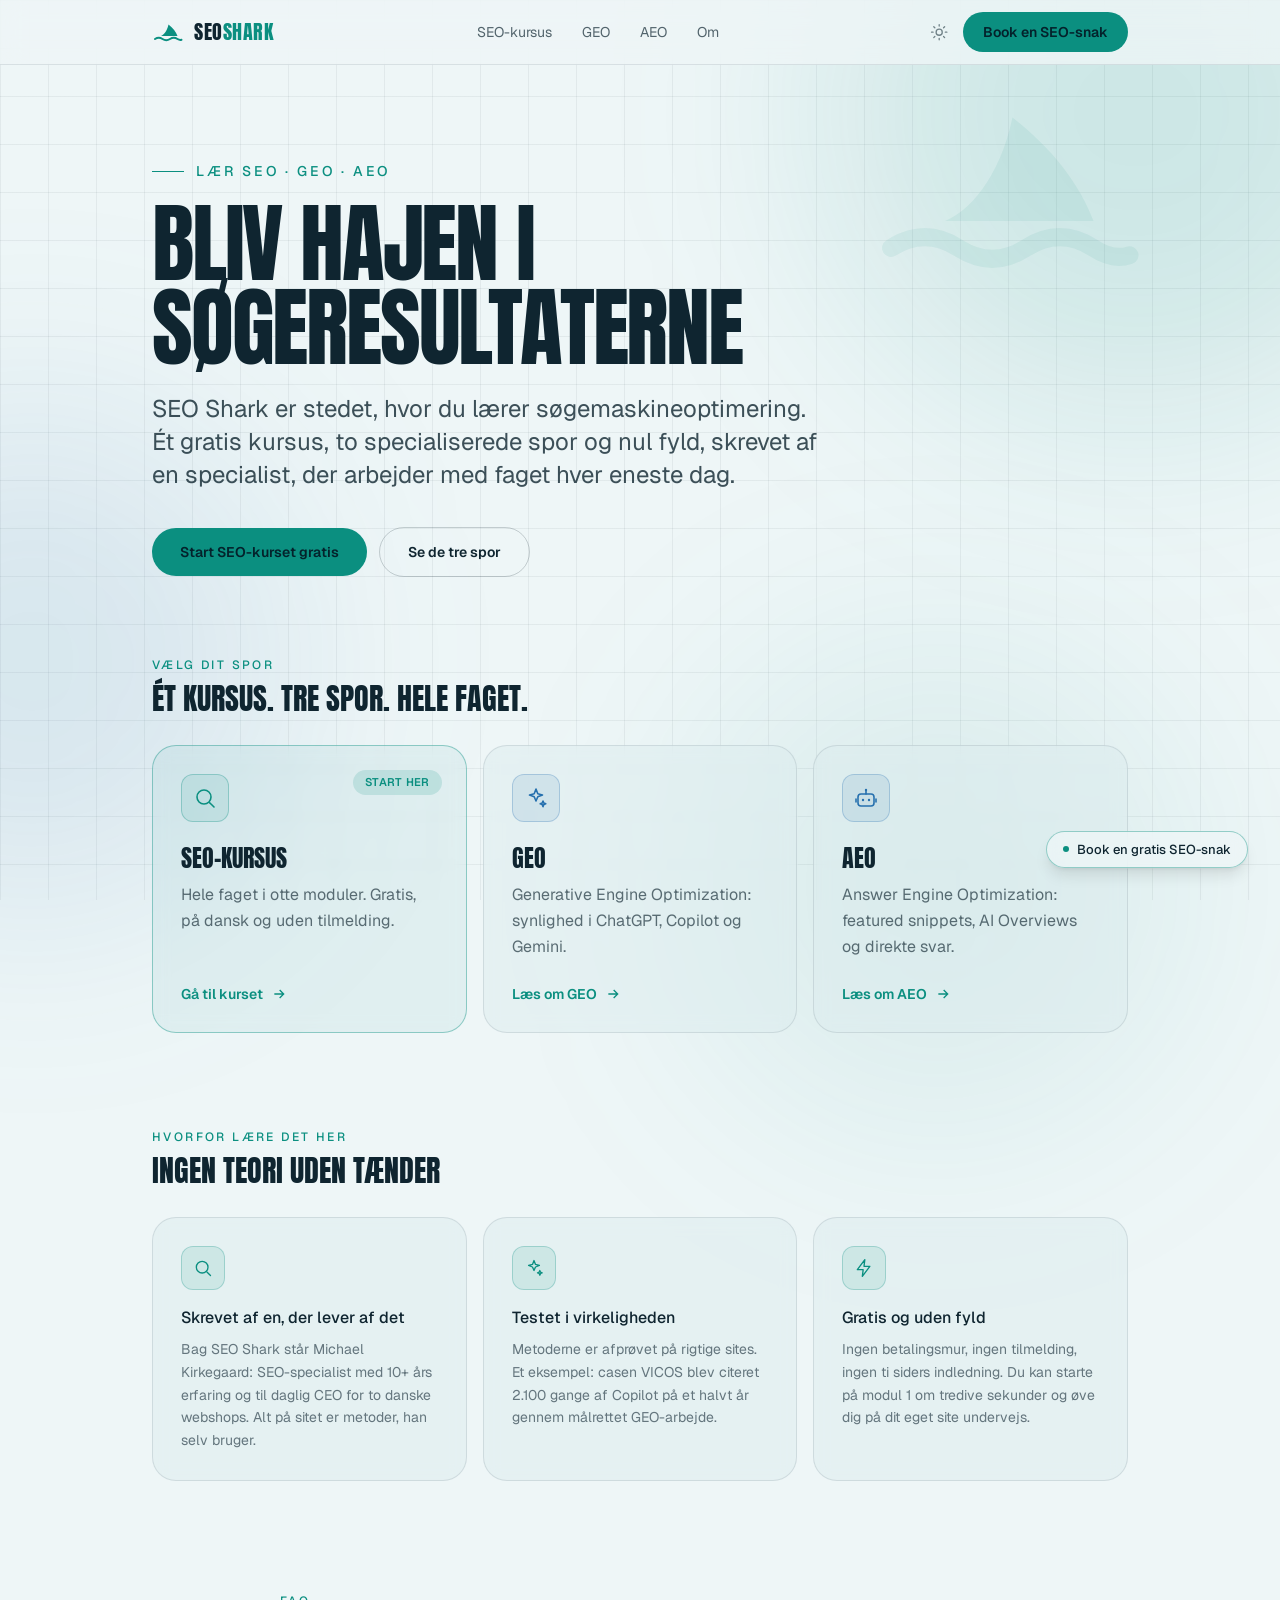
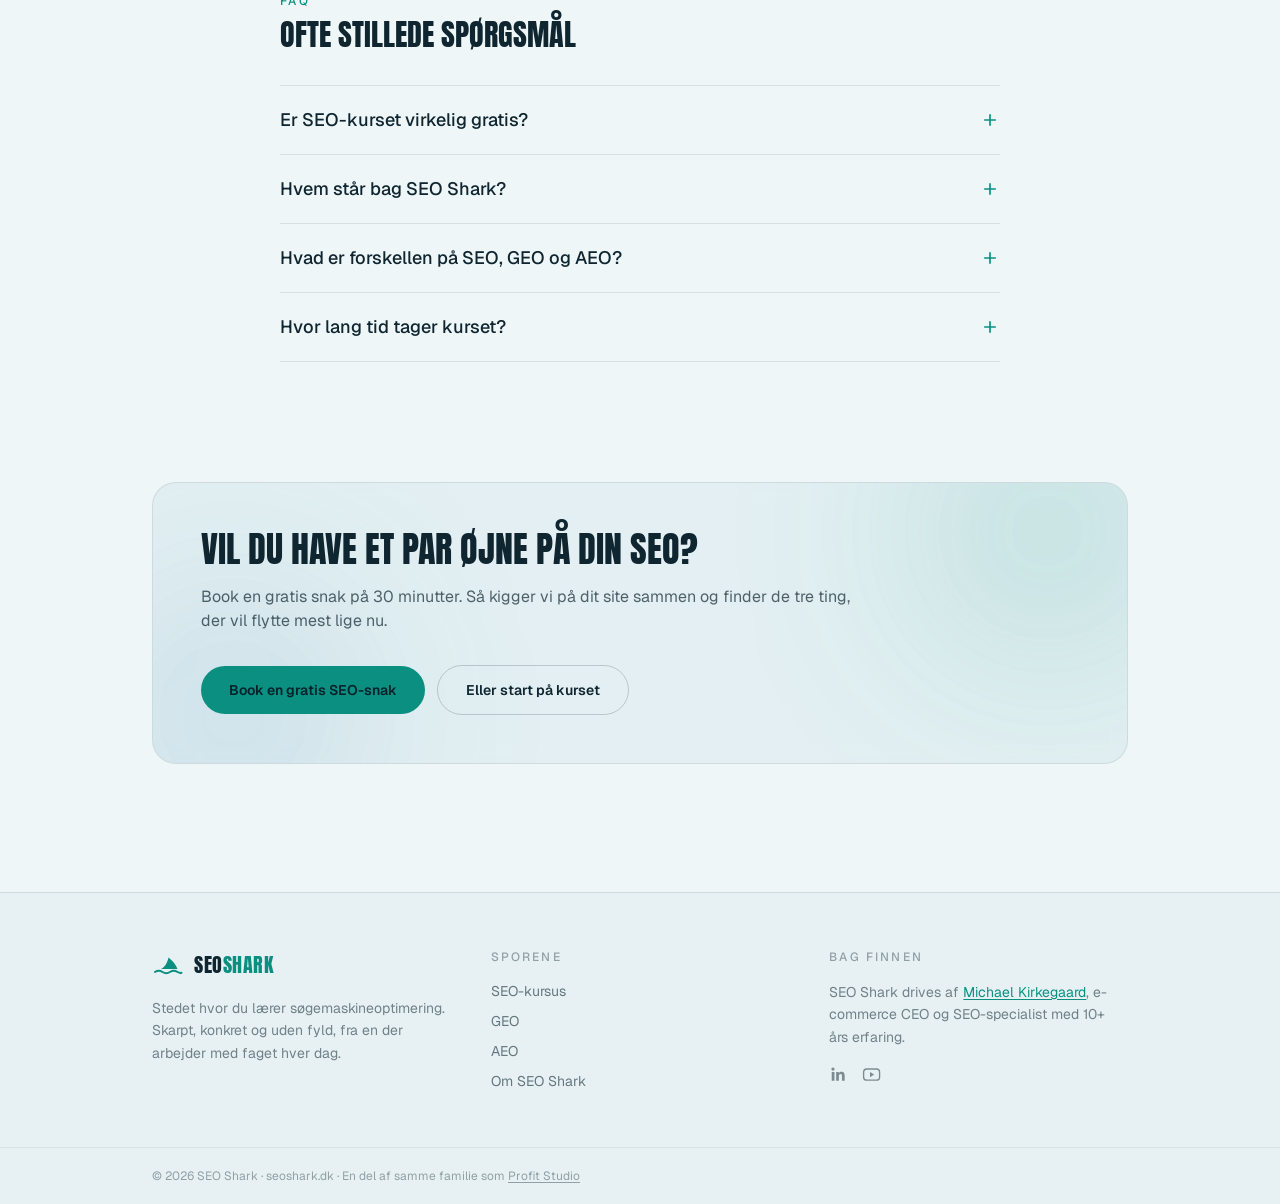
==== index.html @ 1bd88655 "deploy 2026-08-16-0847" ====
<!DOCTYPE html><html lang="da"> <head><meta charset="UTF-8"><meta name="viewport" content="width=device-width, initial-scale=1"><script>
      // Sæt gemt tema-valg FØR paint (undgår flimmer). Intet gemt valg = følg
      // systemet via CSS-media-query (data-theme sættes ikke).
      (function () {
        try {
          var t = localStorage.getItem("shark-theme");
          if (t === "light" || t === "dark") document.documentElement.setAttribute("data-theme", t);
        } catch (e) {}
      })();
    </script><link rel="icon" type="image/svg+xml" href="/favicon.svg"><meta name="description" content="Lær søgemaskineoptimering fra bunden. Gratis SEO-kursus i otte moduler plus GEO og AEO, skrevet af en specialist, der arbejder med faget hver dag."><title>SEO Shark | Lær SEO med et gratis kursus på dansk</title><link rel="canonical" href="https://seoshark.dk/"><meta name="theme-color" content="#06151e"><meta property="og:type" content="website"><meta property="og:site_name" content="SEO Shark"><meta property="og:title" content="SEO Shark | Lær SEO med et gratis kursus på dansk"><meta property="og:description" content="Lær søgemaskineoptimering fra bunden. Gratis SEO-kursus i otte moduler plus GEO og AEO, skrevet af en specialist, der arbejder med faget hver dag."><meta property="og:url" content="https://seoshark.dk/"><meta property="og:image" content="https://seoshark.dk/images/og.png"><meta property="og:locale" content="da_DK"><meta name="twitter:card" content="summary_large_image"><meta name="twitter:title" content="SEO Shark | Lær SEO med et gratis kursus på dansk"><meta name="twitter:description" content="Lær søgemaskineoptimering fra bunden. Gratis SEO-kursus i otte moduler plus GEO og AEO, skrevet af en specialist, der arbejder med faget hver dag."><link rel="preconnect" href="https://fonts.googleapis.com"><link rel="preconnect" href="https://fonts.gstatic.com" crossorigin><!-- Fonts hentes ikke-blokerende (paint sker straks i fallback via display=swap) --><link rel="stylesheet" href="https://fonts.googleapis.com/css2?family=Anton&family=Geist:wght@300;400;500;600&display=swap" media="print" onload="this.media='all'"><noscript><link rel="stylesheet" href="https://fonts.googleapis.com/css2?family=Anton&family=Geist:wght@300;400;500;600&display=swap"></noscript><script type="application/ld+json">{"@context":"https://schema.org","@graph":[{"@type":"WebSite","@id":"https://seoshark.dk/#website","name":"SEO Shark","url":"https://seoshark.dk/","inLanguage":"da","description":"Lær søgemaskineoptimering fra bunden. Gratis SEO-kursus i otte moduler plus GEO og AEO, skrevet af en specialist, der arbejder med faget hver dag."},{"@type":"Person","@id":"https://seoshark.dk/#michael","name":"Michael Kirkegaard","jobTitle":"SEO-specialist og e-commerce CEO","url":"https://michaelkirkegaard.dk/","knowsAbout":["SEO","Søgemaskineoptimering","Generative Engine Optimization","Answer Engine Optimization"],"sameAs":["https://www.linkedin.com/in/michaelkirkegaardclausen/","https://www.youtube.com/@michaelkirkegaard"]}]}</script><link rel="stylesheet" href="/_astro/aeo.COyDZnfn.css"></head> <body> <!-- Gitter + levende blobs over hele siden (dybhavs-stemning) --> <div class="bg-grid pointer-events-none fixed inset-0 z-0" aria-hidden="true"></div> <div class="blob blob-a z-0" aria-hidden="true"></div> <div class="blob blob-b z-0" aria-hidden="true"></div> <div class="blob blob-c z-0" aria-hidden="true"></div>   <header class="sticky top-0 z-40 border-b border-ink/10 bg-bg/80 backdrop-blur-md"> <div class="mx-auto flex w-full max-w-5xl items-center justify-between gap-3 px-4 py-3 sm:px-6"> <a href="/" class="flex shrink-0 items-center gap-2.5" aria-label="SEO Shark forside"> <svg viewBox="0 0 32 32" class="size-8 text-accent" fill="none" aria-hidden="true"> <!-- Finnen --> <path d="M9 20 C11.5 19 15 15.5 16.5 8.5 C21 12 24 16 25.5 20 Z" fill="currentColor"></path> <!-- Vandoverfladen --> <path d="M3 23 C5.5 21.4 8 21.4 10.5 23 C13 24.6 15.5 24.6 18 23 C20.5 21.4 23 21.4 25.5 23 C27 24 28.3 24.2 29.5 23.8" stroke="currentColor" stroke-width="2" stroke-linecap="round"></path> </svg> <span class="font-display text-xl tracking-wide uppercase">SEO<span class="text-accent">Shark</span></span> </a> <nav class="hidden items-center gap-0.5 md:flex" aria-label="Hovedmenu"> <a href="/seo-kursus/" class="px-3.5 py-2 text-sm transition hover:text-ink text-ink/70"> SEO-kursus </a><a href="/geo/" class="px-3.5 py-2 text-sm transition hover:text-ink text-ink/70"> GEO </a><a href="/aeo/" class="px-3.5 py-2 text-sm transition hover:text-ink text-ink/70"> AEO </a> <a href="/om/" class="px-3.5 py-2 text-sm transition hover:text-ink text-ink/70">Om</a> </nav> <div class="flex items-center gap-2"> <button type="button" data-theme-toggle aria-label="Skift mellem lyst og mørkt tema" title="Lyst / mørkt tema" class="group flex size-8 shrink-0 items-center justify-center rounded-full text-ink/55 transition hover:text-accent"> <svg class="theme-moon size-[1.05rem] fill-none stroke-current stroke-[1.7]" viewBox="0 0 24 24" stroke-linecap="round" stroke-linejoin="round" aria-hidden="true"> <path d="M21 12.8A9 9 0 1 1 11.2 3a7 7 0 0 0 9.8 9.8z"></path> </svg> <svg class="theme-sun size-[1.15rem] fill-none stroke-current stroke-[1.7]" viewBox="0 0 24 24" stroke-linecap="round" stroke-linejoin="round" aria-hidden="true"> <circle cx="12" cy="12" r="4"></circle> <path d="M12 2v2M12 20v2M4.9 4.9l1.4 1.4M17.7 17.7l1.4 1.4M2 12h2M20 12h2M4.9 19.1l1.4-1.4M17.7 6.3l1.4-1.4"></path> </svg> </button> <button type="button" data-calendly class="hidden cursor-pointer rounded-full bg-accent px-5 py-2.5 text-sm font-semibold text-on-accent transition hover:bg-accent/90 md:inline-flex">
Book en SEO-snak
</button> <button type="button" data-menu-open aria-label="Åbn menuen" class="flex size-10 items-center justify-center rounded-full border border-ink/15 text-ink/70 transition hover:border-ink/40 md:hidden"> <svg viewBox="0 0 24 24" class="size-5 fill-none stroke-current stroke-2"><path d="M4 6h16M4 12h16M4 18h16"></path></svg> </button> </div> </div> </header> <!-- Mobil-overlay --> <div data-menu-panel class="fixed inset-0 z-50 hidden overflow-y-auto bg-bg md:hidden"> <div class="mx-auto flex w-full max-w-5xl flex-col px-6"> <div class="flex items-center justify-between py-3.5"> <span class="flex items-center gap-2.5"> <svg viewBox="0 0 32 32" class="size-7 text-accent" fill="none" aria-hidden="true"> <!-- Finnen --> <path d="M9 20 C11.5 19 15 15.5 16.5 8.5 C21 12 24 16 25.5 20 Z" fill="currentColor"></path> <!-- Vandoverfladen --> <path d="M3 23 C5.5 21.4 8 21.4 10.5 23 C13 24.6 15.5 24.6 18 23 C20.5 21.4 23 21.4 25.5 23 C27 24 28.3 24.2 29.5 23.8" stroke="currentColor" stroke-width="2" stroke-linecap="round"></path> </svg> <span class="font-display text-lg tracking-wide uppercase">SEO<span class="text-accent">Shark</span></span> </span> <button type="button" data-menu-close aria-label="Luk menuen" class="flex size-10 items-center justify-center rounded-full border border-ink/15 text-ink/70"> <svg viewBox="0 0 24 24" class="size-5 fill-none stroke-current stroke-2"><path d="M6 6l12 12M18 6 6 18"></path></svg> </button> </div> <nav class="mt-4 flex flex-col gap-1 pb-10" aria-label="Mobilmenu"> <a href="/seo-kursus/" class="rounded-xl px-3 py-3 text-base font-medium text-ink transition hover:bg-bg-alt"> SEO-kursus <span class="mt-0.5 block text-sm font-normal text-ink/50">Hele faget i otte moduler. Gratis, på dansk og uden tilmelding.</span> </a><a href="/geo/" class="rounded-xl px-3 py-3 text-base font-medium text-ink transition hover:bg-bg-alt"> GEO <span class="mt-0.5 block text-sm font-normal text-ink/50">Generative Engine Optimization: synlighed i ChatGPT, Copilot og Gemini.</span> </a><a href="/aeo/" class="rounded-xl px-3 py-3 text-base font-medium text-ink transition hover:bg-bg-alt"> AEO <span class="mt-0.5 block text-sm font-normal text-ink/50">Answer Engine Optimization: featured snippets, AI Overviews og direkte svar.</span> </a> <a href="/om/" class="rounded-xl px-3 py-3 text-base font-medium text-ink transition hover:bg-bg-alt">Om SEO Shark</a> <button type="button" data-calendly class="mt-4 cursor-pointer rounded-full bg-accent px-6 py-3.5 text-center text-base font-semibold text-on-accent transition hover:bg-accent/90">
Book en gratis SEO-snak
</button> </nav> </div> </div> <script type="module">const e=document.querySelector("[data-menu-panel]");document.querySelector("[data-menu-open]")?.addEventListener("click",()=>{e?.classList.remove("hidden"),document.body.style.overflow="hidden"});document.querySelector("[data-menu-close]")?.addEventListener("click",()=>{e?.classList.add("hidden"),document.body.style.overflow=""});</script>  <section class="relative z-10 mx-auto w-full max-w-5xl px-6 pt-16 pb-10 sm:pt-24"> <p class="flex items-center gap-3 text-sm font-medium tracking-[0.2em] text-accent uppercase"> <span class="inline-block h-px w-8 bg-accent"></span>
Lær SEO · GEO · AEO
</p> <h1 class="font-display mt-5 text-[clamp(2.8rem,8vw,5.5rem)] leading-[0.95] tracking-tight uppercase">
Bliv hajen i<br>søgeresultaterne
</h1> <p class="mt-6 max-w-2xl text-xl leading-snug text-ink/80 sm:text-2xl">
SEO Shark er stedet, hvor du lærer søgemaskineoptimering. Ét gratis kursus, to specialiserede spor og
      nul fyld, skrevet af en specialist, der arbejder med faget hver eneste dag.
</p> <div class="mt-9 flex flex-wrap items-center gap-3"> <a href="/seo-kursus/" class="rounded-full bg-accent px-7 py-3.5 text-sm font-semibold text-on-accent transition hover:bg-accent/90">
Start SEO-kurset gratis
</a> <a href="#spor" class="rounded-full border border-ink/20 px-7 py-3.5 text-sm font-semibold transition hover:border-ink/50">
Se de tre spor
</a> </div> <!-- Finnen som diskret hero-motiv --> <div class="pointer-events-none absolute -top-6 right-0 hidden opacity-[0.07] lg:block" aria-hidden="true"> <svg viewBox="0 0 32 32" class="size-72 text-accent" fill="none" aria-hidden="true"> <!-- Finnen --> <path d="M9 20 C11.5 19 15 15.5 16.5 8.5 C21 12 24 16 25.5 20 Z" fill="currentColor"></path> <!-- Vandoverfladen --> <path d="M3 23 C5.5 21.4 8 21.4 10.5 23 C13 24.6 15.5 24.6 18 23 C20.5 21.4 23 21.4 25.5 23 C27 24 28.3 24.2 29.5 23.8" stroke="currentColor" stroke-width="2" stroke-linecap="round"></path> </svg> </div> </section>  <section id="spor" class="relative z-10 mx-auto w-full max-w-5xl scroll-mt-20 px-6 py-10"> <p class="text-xs font-medium tracking-[0.2em] text-accent uppercase">Vælg dit spor</p> <h2 class="font-display mt-2 text-2xl uppercase sm:text-3xl">Ét kursus. Tre spor. Hele faget.</h2> <div class="mt-7 grid gap-4 md:grid-cols-3"> <a href="/seo-kursus/" class="group relative flex flex-col overflow-hidden rounded-3xl border p-7 backdrop-blur transition duration-300 hover:-translate-y-1 border-accent/40 bg-accent/[0.06] hover:border-accent/70 md:row-span-1"> <span class="flex size-12 items-center justify-center rounded-xl border border-accent/30 bg-accent/10 text-accent"> <svg viewBox="0 0 24 24" fill="none" stroke="currentColor" stroke-width="1.6" stroke-linecap="round" stroke-linejoin="round" class="size-6" aria-hidden="true"><circle cx="11" cy="11" r="7"/><path d="m21 21-4.3-4.3"/></svg> </span> <span class="absolute top-6 right-6 rounded-full bg-accent/15 px-3 py-1 text-[0.7rem] font-semibold tracking-wide text-accent uppercase">Start her</span> <h3 class="font-display mt-5 text-2xl uppercase">SEO-kursus</h3> <p class="mt-2 flex-1 leading-relaxed text-ink/65">Hele faget i otte moduler. Gratis, på dansk og uden tilmelding.</p> <span class="mt-6 inline-flex items-center gap-2 text-sm font-semibold text-accent transition group-hover:gap-3"> Gå til kurset <svg viewBox="0 0 24 24" class="size-4 fill-none stroke-current stroke-2" aria-hidden="true"><path d="M5 12h14M13 6l6 6-6 6"></path></svg> </span> </a><a href="/geo/" class="group relative flex flex-col overflow-hidden rounded-3xl border p-7 backdrop-blur transition duration-300 hover:-translate-y-1 border-ink/10 bg-bg-alt/50 hover:border-ink/30"> <span class="flex size-12 items-center justify-center rounded-xl border border-accent-green/25 bg-accent-green/10 text-accent-green"> <svg viewBox="0 0 24 24" fill="none" stroke="currentColor" stroke-width="1.6" stroke-linecap="round" stroke-linejoin="round" class="size-6" aria-hidden="true"><path d="M12 3l1.8 4.7L18.5 9l-4.7 1.8L12 15l-1.8-4.2L5.5 9l4.7-1.3z"/><path d="M19 15l.8 2 2 .8-2 .8-.8 2-.8-2-2-.8 2-.8z"/></svg> </span>  <h3 class="font-display mt-5 text-2xl uppercase">GEO</h3> <p class="mt-2 flex-1 leading-relaxed text-ink/65">Generative Engine Optimization: synlighed i ChatGPT, Copilot og Gemini.</p> <span class="mt-6 inline-flex items-center gap-2 text-sm font-semibold text-accent transition group-hover:gap-3"> Læs om GEO <svg viewBox="0 0 24 24" class="size-4 fill-none stroke-current stroke-2" aria-hidden="true"><path d="M5 12h14M13 6l6 6-6 6"></path></svg> </span> </a><a href="/aeo/" class="group relative flex flex-col overflow-hidden rounded-3xl border p-7 backdrop-blur transition duration-300 hover:-translate-y-1 border-ink/10 bg-bg-alt/50 hover:border-ink/30"> <span class="flex size-12 items-center justify-center rounded-xl border border-accent-green/25 bg-accent-green/10 text-accent-green"> <svg viewBox="0 0 24 24" fill="none" stroke="currentColor" stroke-width="1.6" stroke-linecap="round" stroke-linejoin="round" class="size-6" aria-hidden="true"><rect x="4" y="8" width="16" height="12" rx="3"/><path d="M12 8V4"/><circle cx="12" cy="4" r="1.2" fill="currentColor" stroke="none"/><circle cx="9" cy="14" r="1.2" fill="currentColor" stroke="none"/><circle cx="15" cy="14" r="1.2" fill="currentColor" stroke="none"/><path d="M2 13v3M22 13v3"/></svg> </span>  <h3 class="font-display mt-5 text-2xl uppercase">AEO</h3> <p class="mt-2 flex-1 leading-relaxed text-ink/65">Answer Engine Optimization: featured snippets, AI Overviews og direkte svar.</p> <span class="mt-6 inline-flex items-center gap-2 text-sm font-semibold text-accent transition group-hover:gap-3"> Læs om AEO <svg viewBox="0 0 24 24" class="size-4 fill-none stroke-current stroke-2" aria-hidden="true"><path d="M5 12h14M13 6l6 6-6 6"></path></svg> </span> </a> </div> </section>  <section class="relative z-10 mx-auto w-full max-w-5xl px-6 py-14"> <p class="text-xs font-medium tracking-[0.2em] text-accent uppercase">Hvorfor lære det her</p> <h2 class="font-display mt-2 text-2xl uppercase sm:text-3xl">Ingen teori uden tænder</h2> <div class="mt-7 grid gap-4 md:grid-cols-3"> <div class="rounded-3xl border border-ink/10 bg-bg-alt/50 p-7 backdrop-blur"> <span class="flex size-11 items-center justify-center rounded-xl border border-accent/25 bg-accent/10 text-accent"> <svg viewBox="0 0 24 24" fill="none" stroke="currentColor" stroke-width="1.6" stroke-linecap="round" stroke-linejoin="round" class="size-5" aria-hidden="true"><circle cx="11" cy="11" r="7"/><path d="m21 21-4.3-4.3"/></svg> </span> <h3 class="mt-4 font-medium">Skrevet af en, der lever af det</h3> <p class="mt-2 text-sm leading-relaxed text-ink/60">Bag SEO Shark står Michael Kirkegaard: SEO-specialist med 10+ års erfaring og til daglig CEO for to danske webshops. Alt på sitet er metoder, han selv bruger.</p> </div><div class="rounded-3xl border border-ink/10 bg-bg-alt/50 p-7 backdrop-blur"> <span class="flex size-11 items-center justify-center rounded-xl border border-accent/25 bg-accent/10 text-accent"> <svg viewBox="0 0 24 24" fill="none" stroke="currentColor" stroke-width="1.6" stroke-linecap="round" stroke-linejoin="round" class="size-5" aria-hidden="true"><path d="M12 3l1.8 4.7L18.5 9l-4.7 1.8L12 15l-1.8-4.2L5.5 9l4.7-1.3z"/><path d="M19 15l.8 2 2 .8-2 .8-.8 2-.8-2-2-.8 2-.8z"/></svg> </span> <h3 class="mt-4 font-medium">Testet i virkeligheden</h3> <p class="mt-2 text-sm leading-relaxed text-ink/60">Metoderne er afprøvet på rigtige sites. Et eksempel: casen VICOS blev citeret 2.100 gange af Copilot på et halvt år gennem målrettet GEO-arbejde.</p> </div><div class="rounded-3xl border border-ink/10 bg-bg-alt/50 p-7 backdrop-blur"> <span class="flex size-11 items-center justify-center rounded-xl border border-accent/25 bg-accent/10 text-accent"> <svg viewBox="0 0 24 24" fill="none" stroke="currentColor" stroke-width="1.6" stroke-linecap="round" stroke-linejoin="round" class="size-5" aria-hidden="true"><path d="M13 2 4 14h7l-1 8 9-12h-7z"/></svg> </span> <h3 class="mt-4 font-medium">Gratis og uden fyld</h3> <p class="mt-2 text-sm leading-relaxed text-ink/60">Ingen betalingsmur, ingen tilmelding, ingen ti siders indledning. Du kan starte på modul 1 om tredive sekunder og øve dig på dit eget site undervejs.</p> </div> </div> </section> <section class="mx-auto w-full max-w-3xl px-6 py-14" id="faq" aria-labelledby="faq-title"> <p class="text-xs font-medium tracking-[0.2em] text-accent uppercase">FAQ</p> <h2 id="faq-title" class="font-display mt-2 text-2xl uppercase sm:text-3xl">Ofte stillede spørgsmål</h2> <div class="mt-8 divide-y divide-ink/10 border-y border-ink/10"> <details class="faq-item group py-1"> <summary class="flex cursor-pointer items-start justify-between gap-4 py-4 text-left"> <span class="text-base font-medium text-ink sm:text-lg">Er SEO-kurset virkelig gratis?</span> <span class="faq-icon mt-1 shrink-0 text-accent transition-transform duration-300"> <svg viewBox="0 0 24 24" class="size-5 fill-none stroke-current stroke-2"> <path d="M12 5v14M5 12h14"></path> </svg> </span> </summary> <div class="prose-mk max-w-none pr-8 pb-5 text-[0.98rem]">Ja. Hele kurset ligger frit tilgængeligt her på siden, uden tilmelding og uden betalingsmur. Vil du have personlig hjælp oveni, kan du booke en gratis snak, men kurset kræver ingenting.</div> </details><details class="faq-item group py-1"> <summary class="flex cursor-pointer items-start justify-between gap-4 py-4 text-left"> <span class="text-base font-medium text-ink sm:text-lg">Hvem står bag SEO Shark?</span> <span class="faq-icon mt-1 shrink-0 text-accent transition-transform duration-300"> <svg viewBox="0 0 24 24" class="size-5 fill-none stroke-current stroke-2"> <path d="M12 5v14M5 12h14"></path> </svg> </span> </summary> <div class="prose-mk max-w-none pr-8 pb-5 text-[0.98rem]">Michael Kirkegaard, SEO-specialist med over ti års erfaring og til daglig CEO for to danske webshops. Du kan læse mere på <a href='/om/'>om-siden</a>.</div> </details><details class="faq-item group py-1"> <summary class="flex cursor-pointer items-start justify-between gap-4 py-4 text-left"> <span class="text-base font-medium text-ink sm:text-lg">Hvad er forskellen på SEO, GEO og AEO?</span> <span class="faq-icon mt-1 shrink-0 text-accent transition-transform duration-300"> <svg viewBox="0 0 24 24" class="size-5 fill-none stroke-current stroke-2"> <path d="M12 5v14M5 12h14"></path> </svg> </span> </summary> <div class="prose-mk max-w-none pr-8 pb-5 text-[0.98rem]">SEO handler om at blive fundet i søgemaskinernes resultater. GEO handler om at blive citeret af AI-assistenter som ChatGPT og Copilot. AEO handler om at eje selve svaret, fx featured snippets og AI-oversigter. De tre bygger på samme fundament, og sitet her dækker dem alle.</div> </details><details class="faq-item group py-1"> <summary class="flex cursor-pointer items-start justify-between gap-4 py-4 text-left"> <span class="text-base font-medium text-ink sm:text-lg">Hvor lang tid tager kurset?</span> <span class="faq-icon mt-1 shrink-0 text-accent transition-transform duration-300"> <svg viewBox="0 0 24 24" class="size-5 fill-none stroke-current stroke-2"> <path d="M12 5v14M5 12h14"></path> </svg> </span> </summary> <div class="prose-mk max-w-none pr-8 pb-5 text-[0.98rem]">Kurset er delt i otte moduler plus et niende om GEO og AEO. Du kan læse det hele på en aften, men den reelle læring ligger i øvelserne, hvor du arbejder med dit eget site. Regn med et par uger, hvis du tager øvelserne seriøst.</div> </details> </div> </section> <script type="application/ld+json">{"@context":"https://schema.org","@type":"FAQPage","mainEntity":[{"@type":"Question","name":"Er SEO-kurset virkelig gratis?","acceptedAnswer":{"@type":"Answer","text":"Ja. Hele kurset ligger frit tilgængeligt her på siden, uden tilmelding og uden betalingsmur. Vil du have personlig hjælp oveni, kan du booke en gratis snak, men kurset kræver ingenting."}},{"@type":"Question","name":"Hvem står bag SEO Shark?","acceptedAnswer":{"@type":"Answer","text":"Michael Kirkegaard, SEO-specialist med over ti års erfaring og til daglig CEO for to danske webshops. Du kan læse mere på om-siden."}},{"@type":"Question","name":"Hvad er forskellen på SEO, GEO og AEO?","acceptedAnswer":{"@type":"Answer","text":"SEO handler om at blive fundet i søgemaskinernes resultater. GEO handler om at blive citeret af AI-assistenter som ChatGPT og Copilot. AEO handler om at eje selve svaret, fx featured snippets og AI-oversigter. De tre bygger på samme fundament, og sitet her dækker dem alle."}},{"@type":"Question","name":"Hvor lang tid tager kurset?","acceptedAnswer":{"@type":"Answer","text":"Kurset er delt i otte moduler plus et niende om GEO og AEO. Du kan læse det hele på en aften, men den reelle læring ligger i øvelserne, hvor du arbejder med dit eget site. Regn med et par uger, hvis du tager øvelserne seriøst."}}]}</script> <section class="mx-auto w-full max-w-5xl px-6 py-16"> <div class="relative overflow-hidden rounded-3xl border border-ink/10 bg-bg-alt/60 p-8 backdrop-blur sm:p-12"> <div class="pointer-events-none absolute -top-24 -right-16 size-72 rounded-full bg-accent/15 blur-[90px]" aria-hidden="true"></div> <div class="pointer-events-none absolute -bottom-24 -left-16 size-72 rounded-full bg-accent-green/12 blur-[90px]" aria-hidden="true"></div> <div class="relative max-w-2xl"> <h2 class="font-display text-3xl leading-[1.05] uppercase sm:text-4xl">Vil du have et par øjne på din SEO?</h2> <p class="mt-4 text-ink/70">Book en gratis snak på 30 minutter. Så kigger vi på dit site sammen og finder de tre ting, der vil flytte mest lige nu.</p> <div class="mt-8 flex flex-wrap items-center gap-3"> <button type="button" data-calendly class="cursor-pointer rounded-full bg-accent px-7 py-3.5 text-sm font-semibold text-on-accent transition hover:bg-accent/90">
Book en gratis SEO-snak
</button> <a href="/seo-kursus/" class="rounded-full border border-ink/20 px-7 py-3.5 text-sm font-semibold transition hover:border-ink/50">
Eller start på kurset
</a> </div> </div> </div> </section>  <footer class="relative z-10 mt-16 border-t border-ink/10 bg-bg-alt/40"> <div class="mx-auto grid w-full max-w-5xl gap-10 px-6 py-14 sm:grid-cols-3"> <div> <a href="/" class="flex items-center gap-2.5" aria-label="SEO Shark forside"> <svg viewBox="0 0 32 32" class="size-8 text-accent" fill="none" aria-hidden="true"> <!-- Finnen --> <path d="M9 20 C11.5 19 15 15.5 16.5 8.5 C21 12 24 16 25.5 20 Z" fill="currentColor"></path> <!-- Vandoverfladen --> <path d="M3 23 C5.5 21.4 8 21.4 10.5 23 C13 24.6 15.5 24.6 18 23 C20.5 21.4 23 21.4 25.5 23 C27 24 28.3 24.2 29.5 23.8" stroke="currentColor" stroke-width="2" stroke-linecap="round"></path> </svg> <span class="font-display text-xl tracking-wide uppercase">SEO<span class="text-accent">Shark</span></span> </a> <p class="mt-4 max-w-xs text-sm leading-relaxed text-ink/55">
Stedet hvor du lærer søgemaskineoptimering. Skarpt, konkret og uden fyld, fra en der arbejder med
        faget hver dag.
</p> </div> <nav aria-label="Sporene"> <p class="text-xs font-medium tracking-[0.18em] text-ink/40 uppercase">Sporene</p> <ul class="mt-4 space-y-2.5 text-sm"> <li> <a href="/seo-kursus/" class="text-ink/60 transition hover:text-ink">SEO-kursus</a> </li><li> <a href="/geo/" class="text-ink/60 transition hover:text-ink">GEO</a> </li><li> <a href="/aeo/" class="text-ink/60 transition hover:text-ink">AEO</a> </li> <li><a href="/om/" class="text-ink/60 transition hover:text-ink">Om SEO Shark</a></li> </ul> </nav> <div> <p class="text-xs font-medium tracking-[0.18em] text-ink/40 uppercase">Bag finnen</p> <p class="mt-4 text-sm leading-relaxed text-ink/55">
SEO Shark drives af
<a href="https://michaelkirkegaard.dk/" target="_blank" rel="noopener" class="text-accent underline underline-offset-2 transition hover:text-ink">Michael Kirkegaard</a>,
        e-commerce CEO og SEO-specialist med 10+ års erfaring.
</p> <div class="mt-4 flex items-center gap-3.5"> <a href="https://www.linkedin.com/in/michaelkirkegaardclausen/" target="_blank" rel="noopener" aria-label="Michael Kirkegaard på LinkedIn" class="text-ink/50 transition hover:text-accent"> <svg viewBox="0 0 24 24" class="size-[1.15rem] fill-current" aria-hidden="true"> <path d="M20.45 20.45h-3.56v-5.57c0-1.33-.02-3.04-1.85-3.04-1.85 0-2.14 1.45-2.14 2.94v5.67H9.34V9h3.42v1.56h.05c.48-.9 1.64-1.85 3.37-1.85 3.6 0 4.27 2.37 4.27 5.46zM5.34 7.43a2.07 2.07 0 1 1 0-4.13 2.07 2.07 0 0 1 0 4.13zM7.12 20.45H3.55V9h3.57z"></path> </svg> </a> <a href="https://www.youtube.com/@michaelkirkegaard" target="_blank" rel="noopener" aria-label="Michael Kirkegaard på YouTube" class="text-ink/50 transition hover:text-accent"> <svg viewBox="0 0 24 24" class="size-[1.2rem] fill-none stroke-current" stroke-width="1.7" aria-hidden="true"> <rect x="2" y="5" width="20" height="14" rx="4"></rect> <path d="M10 8.8l5.2 3.2-5.2 3.2z" fill="currentColor" stroke="none"></path> </svg> </a> </div> </div> </div> <div class="border-t border-ink/8"> <p class="mx-auto w-full max-w-5xl px-6 py-5 text-xs text-ink/40">
© 2026 SEO Shark · seoshark.dk · En del af samme familie som
<a href="https://profitstudio.io" target="_blank" rel="noopener" class="underline underline-offset-2 transition hover:text-ink/70">Profit Studio</a> </p> </div> </footer> <!-- Flydende book-knap (Calendly, loades foerst ved klik) --> <button type="button" data-calendly class="fixed right-5 bottom-5 z-50 flex cursor-pointer items-center gap-2 rounded-full border border-accent/40 bg-bg/75 px-4 py-2 text-[13px] font-medium text-ink shadow-lg backdrop-blur-md transition duration-300 hover:border-accent hover:bg-accent hover:text-on-accent sm:right-8 sm:bottom-8"> <span class="size-1.5 rounded-full bg-accent"></span>
Book en gratis SEO-snak
</button> <script type="module">const e=document.documentElement,c=window.matchMedia("(prefers-color-scheme: light)"),o=()=>e.getAttribute("data-theme")||(c.matches?"light":"dark");document.querySelectorAll("[data-theme-toggle]").forEach(a=>{a.addEventListener("click",()=>{const t=o()==="light"?"dark":"light";e.setAttribute("data-theme",t);try{localStorage.setItem("shark-theme",t)}catch{}})});</script> <script type="module">const l="https://calendly.com/mail-michaelkirkegaard/30min?hide_gdpr_banner=1&background_color=0c2431&text_color=eaf5f8&primary_color=2fd4c1";let a=null;function c(){return a||(a=new Promise(t=>{const e=document.createElement("link");e.rel="stylesheet",e.href="https://assets.calendly.com/assets/external/widget.css",document.head.append(e);const n=document.createElement("script");n.src="https://assets.calendly.com/assets/external/widget.js",n.onload=t,document.head.append(n)})),a}document.querySelectorAll("[data-calendly]").forEach(t=>{t.addEventListener("mouseenter",c,{once:!0}),t.addEventListener("click",async e=>{e.preventDefault(),await c(),window.Calendly.initPopupWidget({url:l})})});</script> </body> </html>
---- _astro/aeo.COyDZnfn.css ----
/*! tailwindcss v4.3.2 | MIT License | https://tailwindcss.com */@layer properties{@supports (((-webkit-hyphens:none)) and (not (margin-trim:inline))) or ((-moz-orient:inline) and (not (color:rgb(from red r g b)))){*,:before,:after,::backdrop{--tw-translate-x:0;--tw-translate-y:0;--tw-translate-z:0;--tw-rotate-x:initial;--tw-rotate-y:initial;--tw-rotate-z:initial;--tw-skew-x:initial;--tw-skew-y:initial;--tw-space-y-reverse:0;--tw-divide-y-reverse:0;--tw-border-style:solid;--tw-gradient-position:initial;--tw-gradient-from:#0000;--tw-gradient-via:#0000;--tw-gradient-to:#0000;--tw-gradient-stops:initial;--tw-gradient-via-stops:initial;--tw-gradient-from-position:0%;--tw-gradient-via-position:50%;--tw-gradient-to-position:100%;--tw-leading:initial;--tw-font-weight:initial;--tw-tracking:initial;--tw-shadow:0 0 #0000;--tw-shadow-color:initial;--tw-shadow-alpha:100%;--tw-inset-shadow:0 0 #0000;--tw-inset-shadow-color:initial;--tw-inset-shadow-alpha:100%;--tw-ring-color:initial;--tw-ring-shadow:0 0 #0000;--tw-inset-ring-color:initial;--tw-inset-ring-shadow:0 0 #0000;--tw-ring-inset:initial;--tw-ring-offset-width:0px;--tw-ring-offset-color:#fff;--tw-ring-offset-shadow:0 0 #0000;--tw-blur:initial;--tw-brightness:initial;--tw-contrast:initial;--tw-grayscale:initial;--tw-hue-rotate:initial;--tw-invert:initial;--tw-opacity:initial;--tw-saturate:initial;--tw-sepia:initial;--tw-drop-shadow:initial;--tw-drop-shadow-color:initial;--tw-drop-shadow-alpha:100%;--tw-drop-shadow-size:initial;--tw-backdrop-blur:initial;--tw-backdrop-brightness:initial;--tw-backdrop-contrast:initial;--tw-backdrop-grayscale:initial;--tw-backdrop-hue-rotate:initial;--tw-backdrop-invert:initial;--tw-backdrop-opacity:initial;--tw-backdrop-saturate:initial;--tw-backdrop-sepia:initial;--tw-duration:initial}}}@layer theme{:root,:host{--font-sans:"Geist", sans-serif;--font-serif:"Cormorant Garamond", serif;--font-mono:ui-monospace, SFMono-Regular, Menlo, Monaco, Consolas, "Liberation Mono", "Courier New", monospace;--spacing:.25rem;--container-xs:20rem;--container-md:28rem;--container-2xl:42rem;--container-3xl:48rem;--container-5xl:64rem;--text-xs:.75rem;--text-xs--line-height:calc(1 / .75);--text-sm:.875rem;--text-sm--line-height:calc(1.25 / .875);--text-base:1rem;--text-base--line-height: 1.5 ;--text-lg:1.125rem;--text-lg--line-height:calc(1.75 / 1.125);--text-xl:1.25rem;--text-xl--line-height:calc(1.75 / 1.25);--text-2xl:1.5rem;--text-2xl--line-height:calc(2 / 1.5);--text-3xl:1.875rem;--text-3xl--line-height: 1.2 ;--text-4xl:2.25rem;--text-4xl--line-height:calc(2.5 / 2.25);--text-5xl:3rem;--text-5xl--line-height:1;--font-weight-normal:400;--font-weight-medium:500;--font-weight-semibold:600;--tracking-tight:-.025em;--tracking-wide:.025em;--leading-snug:1.375;--leading-relaxed:1.625;--radius-md:.375rem;--radius-xl:.75rem;--radius-2xl:1rem;--radius-3xl:1.5rem;--blur-md:12px;--default-transition-duration:.15s;--default-transition-timing-function:cubic-bezier(.4, 0, .2, 1);--default-font-family:var(--font-sans);--default-mono-font-family:var(--font-mono);--color-bg:#06151e;--color-bg-alt:#0c2431;--color-ink:#eaf5f8;--color-accent:#2fd4c1;--color-accent-green:#5aa7e0;--color-on-accent:#04222b;--font-display:"Anton", sans-serif}}@layer base{*,:after,:before,::backdrop{box-sizing:border-box;border:0 solid;margin:0;padding:0}::file-selector-button{box-sizing:border-box;border:0 solid;margin:0;padding:0}html,:host{-webkit-text-size-adjust:100%;tab-size:4;line-height:1.5;font-family:var(--default-font-family,ui-sans-serif, system-ui, sans-serif, "Apple Color Emoji", "Segoe UI Emoji", "Segoe UI Symbol", "Noto Color Emoji");font-feature-settings:var(--default-font-feature-settings,normal);font-variation-settings:var(--default-font-variation-settings,normal);-webkit-tap-highlight-color:transparent}hr{height:0;color:inherit;border-top-width:1px}abbr:where([title]){-webkit-text-decoration:underline dotted;text-decoration:underline dotted}h1,h2,h3,h4,h5,h6{font-size:inherit;font-weight:inherit}a{color:inherit;-webkit-text-decoration:inherit;text-decoration:inherit}b,strong{font-weight:bolder}code,kbd,samp,pre{font-family:var(--default-mono-font-family,ui-monospace, SFMono-Regular, Menlo, Monaco, Consolas, "Liberation Mono", "Courier New", monospace);font-feature-settings:var(--default-mono-font-feature-settings,normal);font-variation-settings:var(--default-mono-font-variation-settings,normal);font-size:1em}small{font-size:80%}sub,sup{vertical-align:baseline;font-size:75%;line-height:0;position:relative}sub{bottom:-.25em}sup{top:-.5em}table{text-indent:0;border-color:inherit;border-collapse:collapse}:-moz-focusring{outline:auto}progress{vertical-align:baseline}summary{display:list-item}ol,ul,menu{list-style:none}img,svg,video,canvas,audio,iframe,embed,object{vertical-align:middle;display:block}img,video{max-width:100%;height:auto}button,input,select,optgroup,textarea{font:inherit;font-feature-settings:inherit;font-variation-settings:inherit;letter-spacing:inherit;color:inherit;opacity:1;background-color:#0000;border-radius:0}::file-selector-button{font:inherit;font-feature-settings:inherit;font-variation-settings:inherit;letter-spacing:inherit;color:inherit;opacity:1;background-color:#0000;border-radius:0}:where(select:is([multiple],[size])) optgroup{font-weight:bolder}:where(select:is([multiple],[size])) optgroup option{padding-inline-start:20px}::file-selector-button{margin-inline-end:4px}::placeholder{opacity:1}@supports (not ((-webkit-appearance:-apple-pay-button))) or (contain-intrinsic-size:1px){::placeholder{color:currentColor}@supports (color:color-mix(in lab,red,red)){::placeholder{color:color-mix(in oklab,currentcolor 50%,transparent)}}}textarea{resize:vertical}::-webkit-search-decoration{-webkit-appearance:none}::-webkit-date-and-time-value{min-height:1lh;text-align:inherit}::-webkit-datetime-edit{display:inline-flex}::-webkit-datetime-edit-fields-wrapper{padding:0}::-webkit-datetime-edit{padding-block:0}::-webkit-datetime-edit-year-field{padding-block:0}::-webkit-datetime-edit-month-field{padding-block:0}::-webkit-datetime-edit-day-field{padding-block:0}::-webkit-datetime-edit-hour-field{padding-block:0}::-webkit-datetime-edit-minute-field{padding-block:0}::-webkit-datetime-edit-second-field{padding-block:0}::-webkit-datetime-edit-millisecond-field{padding-block:0}::-webkit-datetime-edit-meridiem-field{padding-block:0}::-webkit-calendar-picker-indicator{line-height:1}:-moz-ui-invalid{box-shadow:none}button,input:where([type=button],[type=reset],[type=submit]){appearance:button}::file-selector-button{appearance:button}::-webkit-inner-spin-button{height:auto}::-webkit-outer-spin-button{height:auto}[hidden]:where(:not([hidden=until-found])){display:none!important}}@layer components;@layer utilities{.pointer-events-none{pointer-events:none}.absolute{position:absolute}.fixed{position:fixed}.relative{position:relative}.sticky{position:sticky}.inset-0{inset:0}.-top-6{top:calc(var(--spacing) * -6)}.-top-24{top:calc(var(--spacing) * -24)}.top-0{top:0}.top-6{top:calc(var(--spacing) * 6)}.-right-16{right:calc(var(--spacing) * -16)}.right-0{right:0}.right-5{right:calc(var(--spacing) * 5)}.right-6{right:calc(var(--spacing) * 6)}.-bottom-24{bottom:calc(var(--spacing) * -24)}.bottom-5{bottom:calc(var(--spacing) * 5)}.-left-16{left:calc(var(--spacing) * -16)}.z-0{z-index:0}.z-10{z-index:10}.z-40{z-index:40}.z-50{z-index:50}.mx-auto{margin-inline:auto}.mt-0\.5{margin-top:calc(var(--spacing) * .5)}.mt-1{margin-top:var(--spacing)}.mt-2{margin-top:calc(var(--spacing) * 2)}.mt-4{margin-top:calc(var(--spacing) * 4)}.mt-5{margin-top:calc(var(--spacing) * 5)}.mt-6{margin-top:calc(var(--spacing) * 6)}.mt-7{margin-top:calc(var(--spacing) * 7)}.mt-8{margin-top:calc(var(--spacing) * 8)}.mt-9{margin-top:calc(var(--spacing) * 9)}.mt-10{margin-top:calc(var(--spacing) * 10)}.mt-16{margin-top:calc(var(--spacing) * 16)}.mr-1\.5{margin-right:calc(var(--spacing) * 1.5)}.mb-4{margin-bottom:calc(var(--spacing) * 4)}.mb-8{margin-bottom:calc(var(--spacing) * 8)}.ml-2{margin-left:calc(var(--spacing) * 2)}.block{display:block}.flex{display:flex}.grid{display:grid}.hidden{display:none}.inline-block{display:inline-block}.inline-flex{display:inline-flex}.aspect-\[16\/9\]{aspect-ratio:16/9}.size-1\.5{width:calc(var(--spacing) * 1.5);height:calc(var(--spacing) * 1.5)}.size-2\.5{width:calc(var(--spacing) * 2.5);height:calc(var(--spacing) * 2.5)}.size-3{width:calc(var(--spacing) * 3);height:calc(var(--spacing) * 3)}.size-4{width:calc(var(--spacing) * 4);height:calc(var(--spacing) * 4)}.size-5{width:calc(var(--spacing) * 5);height:calc(var(--spacing) * 5)}.size-6{width:calc(var(--spacing) * 6);height:calc(var(--spacing) * 6)}.size-7{width:calc(var(--spacing) * 7);height:calc(var(--spacing) * 7)}.size-8{width:calc(var(--spacing) * 8);height:calc(var(--spacing) * 8)}.size-10{width:calc(var(--spacing) * 10);height:calc(var(--spacing) * 10)}.size-11{width:calc(var(--spacing) * 11);height:calc(var(--spacing) * 11)}.size-12{width:calc(var(--spacing) * 12);height:calc(var(--spacing) * 12)}.size-14{width:calc(var(--spacing) * 14);height:calc(var(--spacing) * 14)}.size-20{width:calc(var(--spacing) * 20);height:calc(var(--spacing) * 20)}.size-72{width:calc(var(--spacing) * 72);height:calc(var(--spacing) * 72)}.size-\[1\.2rem\]{width:1.2rem;height:1.2rem}.size-\[1\.05rem\]{width:1.05rem;height:1.05rem}.size-\[1\.15rem\]{width:1.15rem;height:1.15rem}.h-px{height:1px}.w-8{width:calc(var(--spacing) * 8)}.w-full{width:100%}.max-w-2xl{max-width:var(--container-2xl)}.max-w-3xl{max-width:var(--container-3xl)}.max-w-5xl{max-width:var(--container-5xl)}.max-w-md{max-width:var(--container-md)}.max-w-none{max-width:none}.max-w-xs{max-width:var(--container-xs)}.min-w-0{min-width:0}.flex-1{flex:1}.shrink-0{flex-shrink:0}.-translate-x-1{--tw-translate-x:calc(var(--spacing) * -1);translate:var(--tw-translate-x) var(--tw-translate-y)}.transform{transform:var(--tw-rotate-x,) var(--tw-rotate-y,) var(--tw-rotate-z,) var(--tw-skew-x,) var(--tw-skew-y,)}.cursor-pointer{cursor:pointer}.scroll-mt-20{scroll-margin-top:calc(var(--spacing) * 20)}.flex-col{flex-direction:column}.flex-wrap{flex-wrap:wrap}.items-center{align-items:center}.items-start{align-items:flex-start}.justify-between{justify-content:space-between}.justify-center{justify-content:center}.gap-0\.5{gap:calc(var(--spacing) * .5)}.gap-1{gap:var(--spacing)}.gap-1\.5{gap:calc(var(--spacing) * 1.5)}.gap-2{gap:calc(var(--spacing) * 2)}.gap-2\.5{gap:calc(var(--spacing) * 2.5)}.gap-3{gap:calc(var(--spacing) * 3)}.gap-3\.5{gap:calc(var(--spacing) * 3.5)}.gap-4{gap:calc(var(--spacing) * 4)}.gap-10{gap:calc(var(--spacing) * 10)}:where(.space-y-1>:not(:last-child)){--tw-space-y-reverse:0;margin-block-start:calc(var(--spacing) * var(--tw-space-y-reverse));margin-block-end:calc(var(--spacing) * calc(1 - var(--tw-space-y-reverse)))}:where(.space-y-2\.5>:not(:last-child)){--tw-space-y-reverse:0;margin-block-start:calc(calc(var(--spacing) * 2.5) * var(--tw-space-y-reverse));margin-block-end:calc(calc(var(--spacing) * 2.5) * calc(1 - var(--tw-space-y-reverse)))}:where(.divide-y>:not(:last-child)){--tw-divide-y-reverse:0;border-bottom-style:var(--tw-border-style);border-top-style:var(--tw-border-style);border-top-width:calc(1px * var(--tw-divide-y-reverse));border-bottom-width:calc(1px * calc(1 - var(--tw-divide-y-reverse)))}:where(.divide-ink\/10>:not(:last-child)){border-color:#eaf5f81a}@supports (color:color-mix(in lab,red,red)){:where(.divide-ink\/10>:not(:last-child)){border-color:color-mix(in oklab,var(--color-ink) 10%,transparent)}}.truncate{text-overflow:ellipsis;white-space:nowrap;overflow:hidden}.overflow-hidden{overflow:hidden}.overflow-y-auto{overflow-y:auto}.rounded-2xl{border-radius:var(--radius-2xl)}.rounded-3xl{border-radius:var(--radius-3xl)}.rounded-full{border-radius:3.40282e38px}.rounded-md{border-radius:var(--radius-md)}.rounded-xl{border-radius:var(--radius-xl)}.border{border-style:var(--tw-border-style);border-width:1px}.border-y{border-block-style:var(--tw-border-style);border-block-width:1px}.border-t{border-top-style:var(--tw-border-style);border-top-width:1px}.border-b{border-bottom-style:var(--tw-border-style);border-bottom-width:1px}.border-l{border-left-style:var(--tw-border-style);border-left-width:1px}.border-accent-green\/25{border-color:#5aa7e040}@supports (color:color-mix(in lab,red,red)){.border-accent-green\/25{border-color:color-mix(in oklab,var(--color-accent-green) 25%,transparent)}}.border-accent\/25{border-color:#2fd4c140}@supports (color:color-mix(in lab,red,red)){.border-accent\/25{border-color:color-mix(in oklab,var(--color-accent) 25%,transparent)}}.border-accent\/30{border-color:#2fd4c14d}@supports (color:color-mix(in lab,red,red)){.border-accent\/30{border-color:color-mix(in oklab,var(--color-accent) 30%,transparent)}}.border-accent\/40{border-color:#2fd4c166}@supports (color:color-mix(in lab,red,red)){.border-accent\/40{border-color:color-mix(in oklab,var(--color-accent) 40%,transparent)}}.border-ink\/8{border-color:#eaf5f814}@supports (color:color-mix(in lab,red,red)){.border-ink\/8{border-color:color-mix(in oklab,var(--color-ink) 8%,transparent)}}.border-ink\/10{border-color:#eaf5f81a}@supports (color:color-mix(in lab,red,red)){.border-ink\/10{border-color:color-mix(in oklab,var(--color-ink) 10%,transparent)}}.border-ink\/15{border-color:#eaf5f826}@supports (color:color-mix(in lab,red,red)){.border-ink\/15{border-color:color-mix(in oklab,var(--color-ink) 15%,transparent)}}.border-ink\/20{border-color:#eaf5f833}@supports (color:color-mix(in lab,red,red)){.border-ink\/20{border-color:color-mix(in oklab,var(--color-ink) 20%,transparent)}}.bg-\[\#28c840\]{background-color:#28c840}.bg-\[\#febc2e\]{background-color:#febc2e}.bg-\[\#ff5f57\]{background-color:#ff5f57}.bg-accent{background-color:var(--color-accent)}.bg-accent-green{background-color:var(--color-accent-green)}.bg-accent-green\/10{background-color:#5aa7e01a}@supports (color:color-mix(in lab,red,red)){.bg-accent-green\/10{background-color:color-mix(in oklab,var(--color-accent-green) 10%,transparent)}}.bg-accent-green\/12{background-color:#5aa7e01f}@supports (color:color-mix(in lab,red,red)){.bg-accent-green\/12{background-color:color-mix(in oklab,var(--color-accent-green) 12%,transparent)}}.bg-accent\/10{background-color:#2fd4c11a}@supports (color:color-mix(in lab,red,red)){.bg-accent\/10{background-color:color-mix(in oklab,var(--color-accent) 10%,transparent)}}.bg-accent\/15{background-color:#2fd4c126}@supports (color:color-mix(in lab,red,red)){.bg-accent\/15{background-color:color-mix(in oklab,var(--color-accent) 15%,transparent)}}.bg-accent\/\[0\.06\]{background-color:#2fd4c10f}@supports (color:color-mix(in lab,red,red)){.bg-accent\/\[0\.06\]{background-color:color-mix(in oklab,var(--color-accent) 6%,transparent)}}.bg-bg{background-color:var(--color-bg)}.bg-bg-alt\/40{background-color:#0c243166}@supports (color:color-mix(in lab,red,red)){.bg-bg-alt\/40{background-color:color-mix(in oklab,var(--color-bg-alt) 40%,transparent)}}.bg-bg-alt\/50{background-color:#0c243180}@supports (color:color-mix(in lab,red,red)){.bg-bg-alt\/50{background-color:color-mix(in oklab,var(--color-bg-alt) 50%,transparent)}}.bg-bg-alt\/60{background-color:#0c243199}@supports (color:color-mix(in lab,red,red)){.bg-bg-alt\/60{background-color:color-mix(in oklab,var(--color-bg-alt) 60%,transparent)}}.bg-bg\/50{background-color:#06151e80}@supports (color:color-mix(in lab,red,red)){.bg-bg\/50{background-color:color-mix(in oklab,var(--color-bg) 50%,transparent)}}.bg-bg\/60{background-color:#06151e99}@supports (color:color-mix(in lab,red,red)){.bg-bg\/60{background-color:color-mix(in oklab,var(--color-bg) 60%,transparent)}}.bg-bg\/75{background-color:#06151ebf}@supports (color:color-mix(in lab,red,red)){.bg-bg\/75{background-color:color-mix(in oklab,var(--color-bg) 75%,transparent)}}.bg-bg\/80{background-color:#06151ecc}@supports (color:color-mix(in lab,red,red)){.bg-bg\/80{background-color:color-mix(in oklab,var(--color-bg) 80%,transparent)}}.bg-gradient-to-br{--tw-gradient-position:to bottom right in oklab;background-image:linear-gradient(var(--tw-gradient-stops))}.from-bg-alt{--tw-gradient-from:var(--color-bg-alt);--tw-gradient-stops:var(--tw-gradient-via-stops,var(--tw-gradient-position), var(--tw-gradient-from) var(--tw-gradient-from-position), var(--tw-gradient-to) var(--tw-gradient-to-position))}.via-bg{--tw-gradient-via:var(--color-bg);--tw-gradient-via-stops:var(--tw-gradient-position), var(--tw-gradient-from) var(--tw-gradient-from-position), var(--tw-gradient-via) var(--tw-gradient-via-position), var(--tw-gradient-to) var(--tw-gradient-to-position);--tw-gradient-stops:var(--tw-gradient-via-stops)}.to-bg-alt{--tw-gradient-to:var(--color-bg-alt);--tw-gradient-stops:var(--tw-gradient-via-stops,var(--tw-gradient-position), var(--tw-gradient-from) var(--tw-gradient-from-position), var(--tw-gradient-to) var(--tw-gradient-to-position))}.fill-current{fill:currentColor}.fill-none{fill:none}.stroke-accent{stroke:var(--color-accent)}.stroke-current{stroke:currentColor}.stroke-ink\/40{stroke:#eaf5f866}@supports (color:color-mix(in lab,red,red)){.stroke-ink\/40{stroke:color-mix(in oklab,var(--color-ink) 40%,transparent)}}.stroke-2{stroke-width:2px}.stroke-\[1\.5\]{stroke-width:1.5px}.stroke-\[1\.7\]{stroke-width:1.7px}.p-5{padding:calc(var(--spacing) * 5)}.p-6{padding:calc(var(--spacing) * 6)}.p-7{padding:calc(var(--spacing) * 7)}.p-8{padding:calc(var(--spacing) * 8)}.px-2\.5{padding-inline:calc(var(--spacing) * 2.5)}.px-3{padding-inline:calc(var(--spacing) * 3)}.px-3\.5{padding-inline:calc(var(--spacing) * 3.5)}.px-4{padding-inline:calc(var(--spacing) * 4)}.px-5{padding-inline:calc(var(--spacing) * 5)}.px-6{padding-inline:calc(var(--spacing) * 6)}.px-7{padding-inline:calc(var(--spacing) * 7)}.py-0\.5{padding-block:calc(var(--spacing) * .5)}.py-1{padding-block:var(--spacing)}.py-1\.5{padding-block:calc(var(--spacing) * 1.5)}.py-2{padding-block:calc(var(--spacing) * 2)}.py-2\.5{padding-block:calc(var(--spacing) * 2.5)}.py-3{padding-block:calc(var(--spacing) * 3)}.py-3\.5{padding-block:calc(var(--spacing) * 3.5)}.py-4{padding-block:calc(var(--spacing) * 4)}.py-5{padding-block:calc(var(--spacing) * 5)}.py-10{padding-block:calc(var(--spacing) * 10)}.py-14{padding-block:calc(var(--spacing) * 14)}.py-16{padding-block:calc(var(--spacing) * 16)}.py-24{padding-block:calc(var(--spacing) * 24)}.pt-8{padding-top:calc(var(--spacing) * 8)}.pt-16{padding-top:calc(var(--spacing) * 16)}.pr-8{padding-right:calc(var(--spacing) * 8)}.pb-4{padding-bottom:calc(var(--spacing) * 4)}.pb-5{padding-bottom:calc(var(--spacing) * 5)}.pb-6{padding-bottom:calc(var(--spacing) * 6)}.pb-10{padding-bottom:calc(var(--spacing) * 10)}.pl-4{padding-left:calc(var(--spacing) * 4)}.text-center{text-align:center}.text-left{text-align:left}.font-display{font-family:var(--font-display)}.text-2xl{font-size:var(--text-2xl);line-height:var(--tw-leading,var(--text-2xl--line-height))}.text-3xl{font-size:var(--text-3xl);line-height:var(--tw-leading,var(--text-3xl--line-height))}.text-5xl{font-size:var(--text-5xl);line-height:var(--tw-leading,var(--text-5xl--line-height))}.text-base{font-size:var(--text-base);line-height:var(--tw-leading,var(--text-base--line-height))}.text-lg{font-size:var(--text-lg);line-height:var(--tw-leading,var(--text-lg--line-height))}.text-sm{font-size:var(--text-sm);line-height:var(--tw-leading,var(--text-sm--line-height))}.text-xl{font-size:var(--text-xl);line-height:var(--tw-leading,var(--text-xl--line-height))}.text-xs{font-size:var(--text-xs);line-height:var(--tw-leading,var(--text-xs--line-height))}.text-\[0\.7rem\]{font-size:.7rem}.text-\[0\.98rem\]{font-size:.98rem}.text-\[11px\]{font-size:11px}.text-\[13px\]{font-size:13px}.text-\[clamp\(2\.2rem\,6vw\,3\.6rem\)\]{font-size:clamp(2.2rem,6vw,3.6rem)}.text-\[clamp\(2\.6rem\,7vw\,5rem\)\]{font-size:clamp(2.6rem,7vw,5rem)}.text-\[clamp\(2\.8rem\,8vw\,5\.5rem\)\]{font-size:clamp(2.8rem,8vw,5.5rem)}.leading-\[0\.95\]{--tw-leading:.95;line-height:.95}.leading-\[1\.05\]{--tw-leading:1.05;line-height:1.05}.leading-\[1\]{--tw-leading:1;line-height:1}.leading-relaxed{--tw-leading:var(--leading-relaxed);line-height:var(--leading-relaxed)}.leading-snug{--tw-leading:var(--leading-snug);line-height:var(--leading-snug)}.font-medium{--tw-font-weight:var(--font-weight-medium);font-weight:var(--font-weight-medium)}.font-normal{--tw-font-weight:var(--font-weight-normal);font-weight:var(--font-weight-normal)}.font-semibold{--tw-font-weight:var(--font-weight-semibold);font-weight:var(--font-weight-semibold)}.tracking-\[0\.2em\]{--tw-tracking:.2em;letter-spacing:.2em}.tracking-\[0\.18em\]{--tw-tracking:.18em;letter-spacing:.18em}.tracking-tight{--tw-tracking:var(--tracking-tight);letter-spacing:var(--tracking-tight)}.tracking-wide{--tw-tracking:var(--tracking-wide);letter-spacing:var(--tracking-wide)}.text-accent{color:var(--color-accent)}.text-accent-green{color:var(--color-accent-green)}.text-accent\/50{color:#2fd4c180}@supports (color:color-mix(in lab,red,red)){.text-accent\/50{color:color-mix(in oklab,var(--color-accent) 50%,transparent)}}.text-accent\/60{color:#2fd4c199}@supports (color:color-mix(in lab,red,red)){.text-accent\/60{color:color-mix(in oklab,var(--color-accent) 60%,transparent)}}.text-ink{color:var(--color-ink)}.text-ink\/25{color:#eaf5f840}@supports (color:color-mix(in lab,red,red)){.text-ink\/25{color:color-mix(in oklab,var(--color-ink) 25%,transparent)}}.text-ink\/35{color:#eaf5f859}@supports (color:color-mix(in lab,red,red)){.text-ink\/35{color:color-mix(in oklab,var(--color-ink) 35%,transparent)}}.text-ink\/40{color:#eaf5f866}@supports (color:color-mix(in lab,red,red)){.text-ink\/40{color:color-mix(in oklab,var(--color-ink) 40%,transparent)}}.text-ink\/50{color:#eaf5f880}@supports (color:color-mix(in lab,red,red)){.text-ink\/50{color:color-mix(in oklab,var(--color-ink) 50%,transparent)}}.text-ink\/55{color:#eaf5f88c}@supports (color:color-mix(in lab,red,red)){.text-ink\/55{color:color-mix(in oklab,var(--color-ink) 55%,transparent)}}.text-ink\/60{color:#eaf5f899}@supports (color:color-mix(in lab,red,red)){.text-ink\/60{color:color-mix(in oklab,var(--color-ink) 60%,transparent)}}.text-ink\/65{color:#eaf5f8a6}@supports (color:color-mix(in lab,red,red)){.text-ink\/65{color:color-mix(in oklab,var(--color-ink) 65%,transparent)}}.text-ink\/70{color:#eaf5f8b3}@supports (color:color-mix(in lab,red,red)){.text-ink\/70{color:color-mix(in oklab,var(--color-ink) 70%,transparent)}}.text-ink\/80{color:#eaf5f8cc}@supports (color:color-mix(in lab,red,red)){.text-ink\/80{color:color-mix(in oklab,var(--color-ink) 80%,transparent)}}.text-on-accent{color:var(--color-on-accent)}.uppercase{text-transform:uppercase}.underline{text-decoration-line:underline}.underline-offset-2{text-underline-offset:2px}.opacity-0{opacity:0}.opacity-\[0\.07\]{opacity:.07}.shadow-lg{--tw-shadow:0 10px 15px -3px var(--tw-shadow-color,#0000001a), 0 4px 6px -4px var(--tw-shadow-color,#0000001a);box-shadow:var(--tw-inset-shadow),var(--tw-inset-ring-shadow),var(--tw-ring-offset-shadow),var(--tw-ring-shadow),var(--tw-shadow)}.blur-\[90px\]{--tw-blur:blur(90px);filter:var(--tw-blur,) var(--tw-brightness,) var(--tw-contrast,) var(--tw-grayscale,) var(--tw-hue-rotate,) var(--tw-invert,) var(--tw-saturate,) var(--tw-sepia,) var(--tw-drop-shadow,)}.backdrop-blur{--tw-backdrop-blur:blur(8px);-webkit-backdrop-filter:var(--tw-backdrop-blur,) var(--tw-backdrop-brightness,) var(--tw-backdrop-contrast,) var(--tw-backdrop-grayscale,) var(--tw-backdrop-hue-rotate,) var(--tw-backdrop-invert,) var(--tw-backdrop-opacity,) var(--tw-backdrop-saturate,) var(--tw-backdrop-sepia,);backdrop-filter:var(--tw-backdrop-blur,) var(--tw-backdrop-brightness,) var(--tw-backdrop-contrast,) var(--tw-backdrop-grayscale,) var(--tw-backdrop-hue-rotate,) var(--tw-backdrop-invert,) var(--tw-backdrop-opacity,) var(--tw-backdrop-saturate,) var(--tw-backdrop-sepia,)}.backdrop-blur-md{--tw-backdrop-blur:blur(var(--blur-md));-webkit-backdrop-filter:var(--tw-backdrop-blur,) var(--tw-backdrop-brightness,) var(--tw-backdrop-contrast,) var(--tw-backdrop-grayscale,) var(--tw-backdrop-hue-rotate,) var(--tw-backdrop-invert,) var(--tw-backdrop-opacity,) var(--tw-backdrop-saturate,) var(--tw-backdrop-sepia,);backdrop-filter:var(--tw-backdrop-blur,) var(--tw-backdrop-brightness,) var(--tw-backdrop-contrast,) var(--tw-backdrop-grayscale,) var(--tw-backdrop-hue-rotate,) var(--tw-backdrop-invert,) var(--tw-backdrop-opacity,) var(--tw-backdrop-saturate,) var(--tw-backdrop-sepia,)}.transition{transition-property:color,background-color,border-color,outline-color,text-decoration-color,fill,stroke,--tw-gradient-from,--tw-gradient-via,--tw-gradient-to,opacity,box-shadow,transform,translate,scale,rotate,filter,-webkit-backdrop-filter,backdrop-filter,display,content-visibility,overlay,pointer-events;transition-timing-function:var(--tw-ease,var(--default-transition-timing-function));transition-duration:var(--tw-duration,var(--default-transition-duration))}.transition-all{transition-property:all;transition-timing-function:var(--tw-ease,var(--default-transition-timing-function));transition-duration:var(--tw-duration,var(--default-transition-duration))}.transition-transform{transition-property:transform,translate,scale,rotate;transition-timing-function:var(--tw-ease,var(--default-transition-timing-function));transition-duration:var(--tw-duration,var(--default-transition-duration))}.duration-300{--tw-duration:.3s;transition-duration:.3s}@media(hover:hover){.group-hover\:translate-x-0:is(:where(.group):hover *){--tw-translate-x:0;translate:var(--tw-translate-x) var(--tw-translate-y)}.group-hover\:gap-3:is(:where(.group):hover *){gap:calc(var(--spacing) * 3)}.group-hover\:opacity-100:is(:where(.group):hover *){opacity:1}.hover\:-translate-y-0\.5:hover{--tw-translate-y:calc(var(--spacing) * -.5);translate:var(--tw-translate-x) var(--tw-translate-y)}.hover\:-translate-y-1:hover{--tw-translate-y:calc(var(--spacing) * -1);translate:var(--tw-translate-x) var(--tw-translate-y)}.hover\:border-accent:hover{border-color:var(--color-accent)}.hover\:border-accent\/70:hover{border-color:#2fd4c1b3}@supports (color:color-mix(in lab,red,red)){.hover\:border-accent\/70:hover{border-color:color-mix(in oklab,var(--color-accent) 70%,transparent)}}.hover\:border-ink\/25:hover{border-color:#eaf5f840}@supports (color:color-mix(in lab,red,red)){.hover\:border-ink\/25:hover{border-color:color-mix(in oklab,var(--color-ink) 25%,transparent)}}.hover\:border-ink\/30:hover{border-color:#eaf5f84d}@supports (color:color-mix(in lab,red,red)){.hover\:border-ink\/30:hover{border-color:color-mix(in oklab,var(--color-ink) 30%,transparent)}}.hover\:border-ink\/40:hover{border-color:#eaf5f866}@supports (color:color-mix(in lab,red,red)){.hover\:border-ink\/40:hover{border-color:color-mix(in oklab,var(--color-ink) 40%,transparent)}}.hover\:border-ink\/50:hover{border-color:#eaf5f880}@supports (color:color-mix(in lab,red,red)){.hover\:border-ink\/50:hover{border-color:color-mix(in oklab,var(--color-ink) 50%,transparent)}}.hover\:bg-accent:hover{background-color:var(--color-accent)}.hover\:bg-accent\/90:hover{background-color:#2fd4c1e6}@supports (color:color-mix(in lab,red,red)){.hover\:bg-accent\/90:hover{background-color:color-mix(in oklab,var(--color-accent) 90%,transparent)}}.hover\:bg-bg-alt:hover{background-color:var(--color-bg-alt)}.hover\:text-accent:hover{color:var(--color-accent)}.hover\:text-ink:hover{color:var(--color-ink)}.hover\:text-ink\/70:hover{color:#eaf5f8b3}@supports (color:color-mix(in lab,red,red)){.hover\:text-ink\/70:hover{color:color-mix(in oklab,var(--color-ink) 70%,transparent)}}.hover\:text-on-accent:hover{color:var(--color-on-accent)}}@media(min-width:40rem){.sm\:right-8{right:calc(var(--spacing) * 8)}.sm\:bottom-8{bottom:calc(var(--spacing) * 8)}.sm\:grid-cols-3{grid-template-columns:repeat(3,minmax(0,1fr))}.sm\:p-12{padding:calc(var(--spacing) * 12)}.sm\:px-6{padding-inline:calc(var(--spacing) * 6)}.sm\:pt-24{padding-top:calc(var(--spacing) * 24)}.sm\:text-2xl{font-size:var(--text-2xl);line-height:var(--tw-leading,var(--text-2xl--line-height))}.sm\:text-3xl{font-size:var(--text-3xl);line-height:var(--tw-leading,var(--text-3xl--line-height))}.sm\:text-4xl{font-size:var(--text-4xl);line-height:var(--tw-leading,var(--text-4xl--line-height))}.sm\:text-lg{font-size:var(--text-lg);line-height:var(--tw-leading,var(--text-lg--line-height))}}@media(min-width:48rem){.md\:row-span-1{grid-row:span 1/span 1}.md\:flex{display:flex}.md\:hidden{display:none}.md\:inline-flex{display:inline-flex}.md\:grid-cols-3{grid-template-columns:repeat(3,minmax(0,1fr))}.md\:gap-4{gap:calc(var(--spacing) * 4)}}@media(min-width:64rem){.lg\:sticky{position:sticky}.lg\:top-24{top:calc(var(--spacing) * 24)}.lg\:block{display:block}.lg\:hidden{display:none}.lg\:grid-cols-\[240px_1fr\]{grid-template-columns:240px 1fr}.lg\:gap-14{gap:calc(var(--spacing) * 14)}.lg\:self-start{align-self:flex-start}}}:root[data-theme=light]{--color-bg:#eef6f7;--color-bg-alt:#dcebee;--color-ink:#0f2530;--color-accent:#0b8f80;--color-accent-green:#2670ae}@media(prefers-color-scheme:light){:root:not([data-theme=dark]){--color-bg:#eef6f7;--color-bg-alt:#dcebee;--color-ink:#0f2530;--color-accent:#0b8f80;--color-accent-green:#2670ae}}.logo-invert{filter:invert()}:root[data-theme=light] .logo-invert{filter:none}@media(prefers-color-scheme:light){:root:not([data-theme=dark]) .logo-invert{filter:none}}.theme-sun{display:none}.theme-moon,:root[data-theme=light] .theme-sun{display:inline-block}:root[data-theme=light] .theme-moon{display:none}@media(prefers-color-scheme:light){:root:not([data-theme=dark]) .theme-sun{display:inline-block}:root:not([data-theme=dark]) .theme-moon{display:none}}:root.menu-open [data-book-float]{opacity:0;pointer-events:none}html{scroll-behavior:smooth}@media(max-width:640px){html{font-size:93.75%}}body{background-color:var(--color-bg);color:var(--color-ink);font-family:var(--font-sans);-webkit-font-smoothing:antialiased}::selection{background-color:var(--color-accent);color:var(--color-bg)}.bg-grid{background-image:linear-gradient(90deg,#eaf5f80f 1px,#0000 1px),linear-gradient(#eaf5f80f 1px,#0000 1px)}@supports (color:color-mix(in lab,red,red)){.bg-grid{background-image:linear-gradient(to right,color-mix(in srgb,var(--color-ink) 6%,transparent) 1px,transparent 1px),linear-gradient(to bottom,color-mix(in srgb,var(--color-ink) 6%,transparent) 1px,transparent 1px)}}.bg-grid{background-size:3rem 3rem}@keyframes drift-a{0%{transform:translate(0)scale(1)}to{transform:translate(-14rem,10rem)scale(1.25)}}@keyframes drift-b{0%{transform:translate(0)scale(1.1)}to{transform:translate(12rem,-8rem)scale(.9)}}@keyframes drift-c{0%{transform:translate(0)scale(.9)}to{transform:translate(-8rem,-12rem)scale(1.2)}}.blob{pointer-events:none;filter:blur(110px);will-change:transform;border-radius:9999px;position:fixed}.blob-a{background:#2fd4c124;width:38rem;height:38rem;top:-12rem;right:-10rem}@supports (color:color-mix(in lab,red,red)){.blob-a{background:color-mix(in srgb,var(--color-accent) 14%,transparent)}}.blob-a{animation:34s ease-in-out infinite alternate drift-a}.blob-b{background:#5aa7e01c;width:32rem;height:32rem;top:45%;left:-14rem}@supports (color:color-mix(in lab,red,red)){.blob-b{background:color-mix(in srgb,var(--color-accent-green) 11%,transparent)}}.blob-b{animation:28s ease-in-out infinite alternate drift-b}.blob-c{background:#2fd4c117;width:30rem;height:30rem;bottom:-14rem;right:8%}@supports (color:color-mix(in lab,red,red)){.blob-c{background:color-mix(in srgb,var(--color-accent) 9%,transparent)}}.blob-c{animation:40s ease-in-out infinite alternate drift-c}@keyframes marquee{0%{transform:translate(0)}to{transform:translate(-50%)}}.marquee-track{width:max-content;animation:38s linear infinite marquee;display:flex}.marquee-track:hover{animation-play-state:paused}.marquee-slow{animation-duration:60s}.no-scrollbar{scrollbar-width:none}.no-scrollbar::-webkit-scrollbar{display:none}@media(prefers-reduced-motion:reduce){.blob,.marquee-track{animation:none}}.prose-mk{color:#eaf5f8d1;font-size:1.0625rem;line-height:1.75}@supports (color:color-mix(in lab,red,red)){.prose-mk{color:color-mix(in srgb,var(--color-ink) 82%,transparent)}}.prose-mk>*+*{margin-top:1.15em}.prose-mk h2{font-family:var(--font-display);text-transform:uppercase;letter-spacing:.01em;color:var(--color-ink);margin-top:2.6em;margin-bottom:.1em;scroll-margin-top:5rem;font-size:clamp(1.65rem,4vw,2.1rem);line-height:1.1}.prose-mk h2:before{content:"";background:linear-gradient(90deg,var(--color-accent),var(--color-accent-green));border-radius:2px;width:2.5rem;height:3px;margin-bottom:.7rem;display:block}.prose-mk h3{font-family:var(--font-sans);color:var(--color-ink);margin-top:1.8em;margin-bottom:.2em;scroll-margin-top:5rem;font-size:1.25rem;font-weight:600}.prose-mk h4{color:#eaf5f8eb;font-weight:600}@supports (color:color-mix(in lab,red,red)){.prose-mk h4{color:color-mix(in srgb,var(--color-ink) 92%,transparent)}}.prose-mk h4{margin-top:1.4em}.prose-mk p{text-wrap:pretty}.prose-mk a{color:var(--color-accent);-webkit-text-decoration:underline #2fd4c166;text-decoration:underline #2fd4c166}@supports (color:color-mix(in lab,red,red)){.prose-mk a{-webkit-text-decoration-color:color-mix(in srgb,var(--color-accent) 40%,transparent);text-decoration-color:color-mix(in srgb,var(--color-accent) 40%,transparent)}}.prose-mk a{text-underline-offset:3px;transition:text-decoration-color .2s}.prose-mk a:hover{-webkit-text-decoration-color:var(--color-accent);text-decoration-color:var(--color-accent)}.prose-mk strong{color:var(--color-ink);font-weight:600}.prose-mk em{font-family:var(--font-serif);color:#eaf5f8e6;font-size:1.1em;font-style:italic}@supports (color:color-mix(in lab,red,red)){.prose-mk em{color:color-mix(in srgb,var(--color-ink) 90%,transparent)}}.prose-mk ul,.prose-mk ol{padding-left:0;list-style:none}.prose-mk ul>li,.prose-mk ol>li{margin-top:.55em;padding-left:1.6rem;position:relative}.prose-mk ul>li:before{content:"";background:var(--color-accent);border-radius:9999px;width:.45rem;height:.45rem;position:absolute;top:.65em;left:0}.prose-mk ol{counter-reset:mk}.prose-mk ol>li{counter-increment:mk}.prose-mk ol>li:before{content:counter(mk);font-family:var(--font-display);color:var(--color-accent);font-size:.85rem;position:absolute;top:.05em;left:0}.prose-mk blockquote{border-left:3px solid var(--color-accent);font-family:var(--font-serif);color:#eaf5f8eb;padding:.2rem 0 .2rem 1.25rem;font-size:1.35rem;font-style:italic;line-height:1.45}@supports (color:color-mix(in lab,red,red)){.prose-mk blockquote{color:color-mix(in srgb,var(--color-ink) 92%,transparent)}}.prose-mk :where(h2,h3)+p{margin-top:.6em}.toc-link.is-active{color:var(--color-accent)}.toc-link.is-active:before{opacity:1;transform:scaleY(1)}.faq-item[open] .faq-icon{transform:rotate(45deg)}.faq-item summary::-webkit-details-marker{display:none}@property --tw-translate-x{syntax:"*";inherits:false;initial-value:0}@property --tw-translate-y{syntax:"*";inherits:false;initial-value:0}@property --tw-translate-z{syntax:"*";inherits:false;initial-value:0}@property --tw-rotate-x{syntax:"*";inherits:false}@property --tw-rotate-y{syntax:"*";inherits:false}@property --tw-rotate-z{syntax:"*";inherits:false}@property --tw-skew-x{syntax:"*";inherits:false}@property --tw-skew-y{syntax:"*";inherits:false}@property --tw-space-y-reverse{syntax:"*";inherits:false;initial-value:0}@property --tw-divide-y-reverse{syntax:"*";inherits:false;initial-value:0}@property --tw-border-style{syntax:"*";inherits:false;initial-value:solid}@property --tw-gradient-position{syntax:"*";inherits:false}@property --tw-gradient-from{syntax:"<color>";inherits:false;initial-value:#0000}@property --tw-gradient-via{syntax:"<color>";inherits:false;initial-value:#0000}@property --tw-gradient-to{syntax:"<color>";inherits:false;initial-value:#0000}@property --tw-gradient-stops{syntax:"*";inherits:false}@property --tw-gradient-via-stops{syntax:"*";inherits:false}@property --tw-gradient-from-position{syntax:"<length-percentage>";inherits:false;initial-value:0%}@property --tw-gradient-via-position{syntax:"<length-percentage>";inherits:false;initial-value:50%}@property --tw-gradient-to-position{syntax:"<length-percentage>";inherits:false;initial-value:100%}@property --tw-leading{syntax:"*";inherits:false}@property --tw-font-weight{syntax:"*";inherits:false}@property --tw-tracking{syntax:"*";inherits:false}@property --tw-shadow{syntax:"*";inherits:false;initial-value:0 0 #0000}@property --tw-shadow-color{syntax:"*";inherits:false}@property --tw-shadow-alpha{syntax:"<percentage>";inherits:false;initial-value:100%}@property --tw-inset-shadow{syntax:"*";inherits:false;initial-value:0 0 #0000}@property --tw-inset-shadow-color{syntax:"*";inherits:false}@property --tw-inset-shadow-alpha{syntax:"<percentage>";inherits:false;initial-value:100%}@property --tw-ring-color{syntax:"*";inherits:false}@property --tw-ring-shadow{syntax:"*";inherits:false;initial-value:0 0 #0000}@property --tw-inset-ring-color{syntax:"*";inherits:false}@property --tw-inset-ring-shadow{syntax:"*";inherits:false;initial-value:0 0 #0000}@property --tw-ring-inset{syntax:"*";inherits:false}@property --tw-ring-offset-width{syntax:"<length>";inherits:false;initial-value:0}@property --tw-ring-offset-color{syntax:"*";inherits:false;initial-value:#fff}@property --tw-ring-offset-shadow{syntax:"*";inherits:false;initial-value:0 0 #0000}@property --tw-blur{syntax:"*";inherits:false}@property --tw-brightness{syntax:"*";inherits:false}@property --tw-contrast{syntax:"*";inherits:false}@property --tw-grayscale{syntax:"*";inherits:false}@property --tw-hue-rotate{syntax:"*";inherits:false}@property --tw-invert{syntax:"*";inherits:false}@property --tw-opacity{syntax:"*";inherits:false}@property --tw-saturate{syntax:"*";inherits:false}@property --tw-sepia{syntax:"*";inherits:false}@property --tw-drop-shadow{syntax:"*";inherits:false}@property --tw-drop-shadow-color{syntax:"*";inherits:false}@property --tw-drop-shadow-alpha{syntax:"<percentage>";inherits:false;initial-value:100%}@property --tw-drop-shadow-size{syntax:"*";inherits:false}@property --tw-backdrop-blur{syntax:"*";inherits:false}@property --tw-backdrop-brightness{syntax:"*";inherits:false}@property --tw-backdrop-contrast{syntax:"*";inherits:false}@property --tw-backdrop-grayscale{syntax:"*";inherits:false}@property --tw-backdrop-hue-rotate{syntax:"*";inherits:false}@property --tw-backdrop-invert{syntax:"*";inherits:false}@property --tw-backdrop-opacity{syntax:"*";inherits:false}@property --tw-backdrop-saturate{syntax:"*";inherits:false}@property --tw-backdrop-sepia{syntax:"*";inherits:false}@property --tw-duration{syntax:"*";inherits:false}
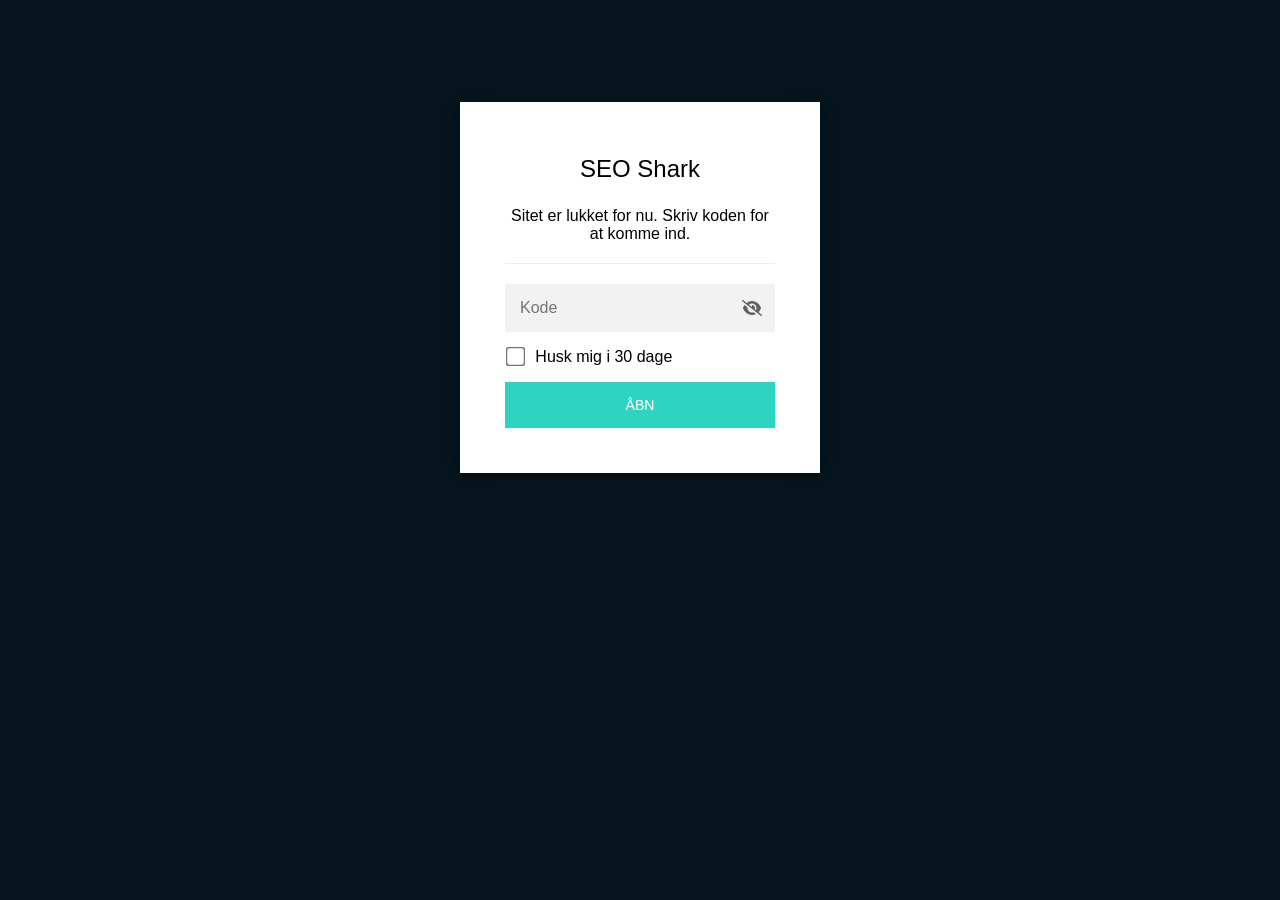
==== commit 3acc22c9: "deploy 2026-09-25-1931" ====
--- a/index.html
+++ b/index.html
@@ -1,40 +1,892 @@
-<!DOCTYPE html><html lang="da"> <head><meta charset="UTF-8"><meta name="viewport" content="width=device-width, initial-scale=1"><script>
-      // Sæt gemt tema-valg FØR paint (undgår flimmer). Intet gemt valg = følg
-      // systemet via CSS-media-query (data-theme sættes ikke).
-      (function () {
-        try {
-          var t = localStorage.getItem("shark-theme");
-          if (t === "light" || t === "dark") document.documentElement.setAttribute("data-theme", t);
-        } catch (e) {}
-      })();
-    </script><link rel="icon" type="image/svg+xml" href="/favicon.svg"><meta name="description" content="Lær søgemaskineoptimering fra bunden. Gratis SEO-kursus i otte moduler plus GEO og AEO, skrevet af en specialist, der arbejder med faget hver dag."><title>SEO Shark | Lær SEO med et gratis kursus på dansk</title><link rel="canonical" href="https://seoshark.dk/"><meta name="theme-color" content="#06151e"><meta property="og:type" content="website"><meta property="og:site_name" content="SEO Shark"><meta property="og:title" content="SEO Shark | Lær SEO med et gratis kursus på dansk"><meta property="og:description" content="Lær søgemaskineoptimering fra bunden. Gratis SEO-kursus i otte moduler plus GEO og AEO, skrevet af en specialist, der arbejder med faget hver dag."><meta property="og:url" content="https://seoshark.dk/"><meta property="og:image" content="https://seoshark.dk/images/og.png"><meta property="og:locale" content="da_DK"><meta name="twitter:card" content="summary_large_image"><meta name="twitter:title" content="SEO Shark | Lær SEO med et gratis kursus på dansk"><meta name="twitter:description" content="Lær søgemaskineoptimering fra bunden. Gratis SEO-kursus i otte moduler plus GEO og AEO, skrevet af en specialist, der arbejder med faget hver dag."><link rel="preconnect" href="https://fonts.googleapis.com"><link rel="preconnect" href="https://fonts.gstatic.com" crossorigin><!-- Fonts hentes ikke-blokerende (paint sker straks i fallback via display=swap) --><link rel="stylesheet" href="https://fonts.googleapis.com/css2?family=Anton&family=Geist:wght@300;400;500;600&display=swap" media="print" onload="this.media='all'"><noscript><link rel="stylesheet" href="https://fonts.googleapis.com/css2?family=Anton&family=Geist:wght@300;400;500;600&display=swap"></noscript><script type="application/ld+json">{"@context":"https://schema.org","@graph":[{"@type":"WebSite","@id":"https://seoshark.dk/#website","name":"SEO Shark","url":"https://seoshark.dk/","inLanguage":"da","description":"Lær søgemaskineoptimering fra bunden. Gratis SEO-kursus i otte moduler plus GEO og AEO, skrevet af en specialist, der arbejder med faget hver dag."},{"@type":"Person","@id":"https://seoshark.dk/#michael","name":"Michael Kirkegaard","jobTitle":"SEO-specialist og e-commerce CEO","url":"https://michaelkirkegaard.dk/","knowsAbout":["SEO","Søgemaskineoptimering","Generative Engine Optimization","Answer Engine Optimization"],"sameAs":["https://www.linkedin.com/in/michaelkirkegaardclausen/","https://www.youtube.com/@michaelkirkegaard"]}]}</script><link rel="stylesheet" href="/_astro/aeo.COyDZnfn.css"></head> <body> <!-- Gitter + levende blobs over hele siden (dybhavs-stemning) --> <div class="bg-grid pointer-events-none fixed inset-0 z-0" aria-hidden="true"></div> <div class="blob blob-a z-0" aria-hidden="true"></div> <div class="blob blob-b z-0" aria-hidden="true"></div> <div class="blob blob-c z-0" aria-hidden="true"></div>   <header class="sticky top-0 z-40 border-b border-ink/10 bg-bg/80 backdrop-blur-md"> <div class="mx-auto flex w-full max-w-5xl items-center justify-between gap-3 px-4 py-3 sm:px-6"> <a href="/" class="flex shrink-0 items-center gap-2.5" aria-label="SEO Shark forside"> <svg viewBox="0 0 32 32" class="size-8 text-accent" fill="none" aria-hidden="true"> <!-- Finnen --> <path d="M9 20 C11.5 19 15 15.5 16.5 8.5 C21 12 24 16 25.5 20 Z" fill="currentColor"></path> <!-- Vandoverfladen --> <path d="M3 23 C5.5 21.4 8 21.4 10.5 23 C13 24.6 15.5 24.6 18 23 C20.5 21.4 23 21.4 25.5 23 C27 24 28.3 24.2 29.5 23.8" stroke="currentColor" stroke-width="2" stroke-linecap="round"></path> </svg> <span class="font-display text-xl tracking-wide uppercase">SEO<span class="text-accent">Shark</span></span> </a> <nav class="hidden items-center gap-0.5 md:flex" aria-label="Hovedmenu"> <a href="/seo-kursus/" class="px-3.5 py-2 text-sm transition hover:text-ink text-ink/70"> SEO-kursus </a><a href="/geo/" class="px-3.5 py-2 text-sm transition hover:text-ink text-ink/70"> GEO </a><a href="/aeo/" class="px-3.5 py-2 text-sm transition hover:text-ink text-ink/70"> AEO </a> <a href="/om/" class="px-3.5 py-2 text-sm transition hover:text-ink text-ink/70">Om</a> </nav> <div class="flex items-center gap-2"> <button type="button" data-theme-toggle aria-label="Skift mellem lyst og mørkt tema" title="Lyst / mørkt tema" class="group flex size-8 shrink-0 items-center justify-center rounded-full text-ink/55 transition hover:text-accent"> <svg class="theme-moon size-[1.05rem] fill-none stroke-current stroke-[1.7]" viewBox="0 0 24 24" stroke-linecap="round" stroke-linejoin="round" aria-hidden="true"> <path d="M21 12.8A9 9 0 1 1 11.2 3a7 7 0 0 0 9.8 9.8z"></path> </svg> <svg class="theme-sun size-[1.15rem] fill-none stroke-current stroke-[1.7]" viewBox="0 0 24 24" stroke-linecap="round" stroke-linejoin="round" aria-hidden="true"> <circle cx="12" cy="12" r="4"></circle> <path d="M12 2v2M12 20v2M4.9 4.9l1.4 1.4M17.7 17.7l1.4 1.4M2 12h2M20 12h2M4.9 19.1l1.4-1.4M17.7 6.3l1.4-1.4"></path> </svg> </button> <button type="button" data-calendly class="hidden cursor-pointer rounded-full bg-accent px-5 py-2.5 text-sm font-semibold text-on-accent transition hover:bg-accent/90 md:inline-flex">
-Book en SEO-snak
-</button> <button type="button" data-menu-open aria-label="Åbn menuen" class="flex size-10 items-center justify-center rounded-full border border-ink/15 text-ink/70 transition hover:border-ink/40 md:hidden"> <svg viewBox="0 0 24 24" class="size-5 fill-none stroke-current stroke-2"><path d="M4 6h16M4 12h16M4 18h16"></path></svg> </button> </div> </div> </header> <!-- Mobil-overlay --> <div data-menu-panel class="fixed inset-0 z-50 hidden overflow-y-auto bg-bg md:hidden"> <div class="mx-auto flex w-full max-w-5xl flex-col px-6"> <div class="flex items-center justify-between py-3.5"> <span class="flex items-center gap-2.5"> <svg viewBox="0 0 32 32" class="size-7 text-accent" fill="none" aria-hidden="true"> <!-- Finnen --> <path d="M9 20 C11.5 19 15 15.5 16.5 8.5 C21 12 24 16 25.5 20 Z" fill="currentColor"></path> <!-- Vandoverfladen --> <path d="M3 23 C5.5 21.4 8 21.4 10.5 23 C13 24.6 15.5 24.6 18 23 C20.5 21.4 23 21.4 25.5 23 C27 24 28.3 24.2 29.5 23.8" stroke="currentColor" stroke-width="2" stroke-linecap="round"></path> </svg> <span class="font-display text-lg tracking-wide uppercase">SEO<span class="text-accent">Shark</span></span> </span> <button type="button" data-menu-close aria-label="Luk menuen" class="flex size-10 items-center justify-center rounded-full border border-ink/15 text-ink/70"> <svg viewBox="0 0 24 24" class="size-5 fill-none stroke-current stroke-2"><path d="M6 6l12 12M18 6 6 18"></path></svg> </button> </div> <nav class="mt-4 flex flex-col gap-1 pb-10" aria-label="Mobilmenu"> <a href="/seo-kursus/" class="rounded-xl px-3 py-3 text-base font-medium text-ink transition hover:bg-bg-alt"> SEO-kursus <span class="mt-0.5 block text-sm font-normal text-ink/50">Hele faget i otte moduler. Gratis, på dansk og uden tilmelding.</span> </a><a href="/geo/" class="rounded-xl px-3 py-3 text-base font-medium text-ink transition hover:bg-bg-alt"> GEO <span class="mt-0.5 block text-sm font-normal text-ink/50">Generative Engine Optimization: synlighed i ChatGPT, Copilot og Gemini.</span> </a><a href="/aeo/" class="rounded-xl px-3 py-3 text-base font-medium text-ink transition hover:bg-bg-alt"> AEO <span class="mt-0.5 block text-sm font-normal text-ink/50">Answer Engine Optimization: featured snippets, AI Overviews og direkte svar.</span> </a> <a href="/om/" class="rounded-xl px-3 py-3 text-base font-medium text-ink transition hover:bg-bg-alt">Om SEO Shark</a> <button type="button" data-calendly class="mt-4 cursor-pointer rounded-full bg-accent px-6 py-3.5 text-center text-base font-semibold text-on-accent transition hover:bg-accent/90">
-Book en gratis SEO-snak
-</button> </nav> </div> </div> <script type="module">const e=document.querySelector("[data-menu-panel]");document.querySelector("[data-menu-open]")?.addEventListener("click",()=>{e?.classList.remove("hidden"),document.body.style.overflow="hidden"});document.querySelector("[data-menu-close]")?.addEventListener("click",()=>{e?.classList.add("hidden"),document.body.style.overflow=""});</script>  <section class="relative z-10 mx-auto w-full max-w-5xl px-6 pt-16 pb-10 sm:pt-24"> <p class="flex items-center gap-3 text-sm font-medium tracking-[0.2em] text-accent uppercase"> <span class="inline-block h-px w-8 bg-accent"></span>
-Lær SEO · GEO · AEO
-</p> <h1 class="font-display mt-5 text-[clamp(2.8rem,8vw,5.5rem)] leading-[0.95] tracking-tight uppercase">
-Bliv hajen i<br>søgeresultaterne
-</h1> <p class="mt-6 max-w-2xl text-xl leading-snug text-ink/80 sm:text-2xl">
-SEO Shark er stedet, hvor du lærer søgemaskineoptimering. Ét gratis kursus, to specialiserede spor og
-      nul fyld, skrevet af en specialist, der arbejder med faget hver eneste dag.
-</p> <div class="mt-9 flex flex-wrap items-center gap-3"> <a href="/seo-kursus/" class="rounded-full bg-accent px-7 py-3.5 text-sm font-semibold text-on-accent transition hover:bg-accent/90">
-Start SEO-kurset gratis
-</a> <a href="#spor" class="rounded-full border border-ink/20 px-7 py-3.5 text-sm font-semibold transition hover:border-ink/50">
-Se de tre spor
-</a> </div> <!-- Finnen som diskret hero-motiv --> <div class="pointer-events-none absolute -top-6 right-0 hidden opacity-[0.07] lg:block" aria-hidden="true"> <svg viewBox="0 0 32 32" class="size-72 text-accent" fill="none" aria-hidden="true"> <!-- Finnen --> <path d="M9 20 C11.5 19 15 15.5 16.5 8.5 C21 12 24 16 25.5 20 Z" fill="currentColor"></path> <!-- Vandoverfladen --> <path d="M3 23 C5.5 21.4 8 21.4 10.5 23 C13 24.6 15.5 24.6 18 23 C20.5 21.4 23 21.4 25.5 23 C27 24 28.3 24.2 29.5 23.8" stroke="currentColor" stroke-width="2" stroke-linecap="round"></path> </svg> </div> </section>  <section id="spor" class="relative z-10 mx-auto w-full max-w-5xl scroll-mt-20 px-6 py-10"> <p class="text-xs font-medium tracking-[0.2em] text-accent uppercase">Vælg dit spor</p> <h2 class="font-display mt-2 text-2xl uppercase sm:text-3xl">Ét kursus. Tre spor. Hele faget.</h2> <div class="mt-7 grid gap-4 md:grid-cols-3"> <a href="/seo-kursus/" class="group relative flex flex-col overflow-hidden rounded-3xl border p-7 backdrop-blur transition duration-300 hover:-translate-y-1 border-accent/40 bg-accent/[0.06] hover:border-accent/70 md:row-span-1"> <span class="flex size-12 items-center justify-center rounded-xl border border-accent/30 bg-accent/10 text-accent"> <svg viewBox="0 0 24 24" fill="none" stroke="currentColor" stroke-width="1.6" stroke-linecap="round" stroke-linejoin="round" class="size-6" aria-hidden="true"><circle cx="11" cy="11" r="7"/><path d="m21 21-4.3-4.3"/></svg> </span> <span class="absolute top-6 right-6 rounded-full bg-accent/15 px-3 py-1 text-[0.7rem] font-semibold tracking-wide text-accent uppercase">Start her</span> <h3 class="font-display mt-5 text-2xl uppercase">SEO-kursus</h3> <p class="mt-2 flex-1 leading-relaxed text-ink/65">Hele faget i otte moduler. Gratis, på dansk og uden tilmelding.</p> <span class="mt-6 inline-flex items-center gap-2 text-sm font-semibold text-accent transition group-hover:gap-3"> Gå til kurset <svg viewBox="0 0 24 24" class="size-4 fill-none stroke-current stroke-2" aria-hidden="true"><path d="M5 12h14M13 6l6 6-6 6"></path></svg> </span> </a><a href="/geo/" class="group relative flex flex-col overflow-hidden rounded-3xl border p-7 backdrop-blur transition duration-300 hover:-translate-y-1 border-ink/10 bg-bg-alt/50 hover:border-ink/30"> <span class="flex size-12 items-center justify-center rounded-xl border border-accent-green/25 bg-accent-green/10 text-accent-green"> <svg viewBox="0 0 24 24" fill="none" stroke="currentColor" stroke-width="1.6" stroke-linecap="round" stroke-linejoin="round" class="size-6" aria-hidden="true"><path d="M12 3l1.8 4.7L18.5 9l-4.7 1.8L12 15l-1.8-4.2L5.5 9l4.7-1.3z"/><path d="M19 15l.8 2 2 .8-2 .8-.8 2-.8-2-2-.8 2-.8z"/></svg> </span>  <h3 class="font-display mt-5 text-2xl uppercase">GEO</h3> <p class="mt-2 flex-1 leading-relaxed text-ink/65">Generative Engine Optimization: synlighed i ChatGPT, Copilot og Gemini.</p> <span class="mt-6 inline-flex items-center gap-2 text-sm font-semibold text-accent transition group-hover:gap-3"> Læs om GEO <svg viewBox="0 0 24 24" class="size-4 fill-none stroke-current stroke-2" aria-hidden="true"><path d="M5 12h14M13 6l6 6-6 6"></path></svg> </span> </a><a href="/aeo/" class="group relative flex flex-col overflow-hidden rounded-3xl border p-7 backdrop-blur transition duration-300 hover:-translate-y-1 border-ink/10 bg-bg-alt/50 hover:border-ink/30"> <span class="flex size-12 items-center justify-center rounded-xl border border-accent-green/25 bg-accent-green/10 text-accent-green"> <svg viewBox="0 0 24 24" fill="none" stroke="currentColor" stroke-width="1.6" stroke-linecap="round" stroke-linejoin="round" class="size-6" aria-hidden="true"><rect x="4" y="8" width="16" height="12" rx="3"/><path d="M12 8V4"/><circle cx="12" cy="4" r="1.2" fill="currentColor" stroke="none"/><circle cx="9" cy="14" r="1.2" fill="currentColor" stroke="none"/><circle cx="15" cy="14" r="1.2" fill="currentColor" stroke="none"/><path d="M2 13v3M22 13v3"/></svg> </span>  <h3 class="font-display mt-5 text-2xl uppercase">AEO</h3> <p class="mt-2 flex-1 leading-relaxed text-ink/65">Answer Engine Optimization: featured snippets, AI Overviews og direkte svar.</p> <span class="mt-6 inline-flex items-center gap-2 text-sm font-semibold text-accent transition group-hover:gap-3"> Læs om AEO <svg viewBox="0 0 24 24" class="size-4 fill-none stroke-current stroke-2" aria-hidden="true"><path d="M5 12h14M13 6l6 6-6 6"></path></svg> </span> </a> </div> </section>  <section class="relative z-10 mx-auto w-full max-w-5xl px-6 py-14"> <p class="text-xs font-medium tracking-[0.2em] text-accent uppercase">Hvorfor lære det her</p> <h2 class="font-display mt-2 text-2xl uppercase sm:text-3xl">Ingen teori uden tænder</h2> <div class="mt-7 grid gap-4 md:grid-cols-3"> <div class="rounded-3xl border border-ink/10 bg-bg-alt/50 p-7 backdrop-blur"> <span class="flex size-11 items-center justify-center rounded-xl border border-accent/25 bg-accent/10 text-accent"> <svg viewBox="0 0 24 24" fill="none" stroke="currentColor" stroke-width="1.6" stroke-linecap="round" stroke-linejoin="round" class="size-5" aria-hidden="true"><circle cx="11" cy="11" r="7"/><path d="m21 21-4.3-4.3"/></svg> </span> <h3 class="mt-4 font-medium">Skrevet af en, der lever af det</h3> <p class="mt-2 text-sm leading-relaxed text-ink/60">Bag SEO Shark står Michael Kirkegaard: SEO-specialist med 10+ års erfaring og til daglig CEO for to danske webshops. Alt på sitet er metoder, han selv bruger.</p> </div><div class="rounded-3xl border border-ink/10 bg-bg-alt/50 p-7 backdrop-blur"> <span class="flex size-11 items-center justify-center rounded-xl border border-accent/25 bg-accent/10 text-accent"> <svg viewBox="0 0 24 24" fill="none" stroke="currentColor" stroke-width="1.6" stroke-linecap="round" stroke-linejoin="round" class="size-5" aria-hidden="true"><path d="M12 3l1.8 4.7L18.5 9l-4.7 1.8L12 15l-1.8-4.2L5.5 9l4.7-1.3z"/><path d="M19 15l.8 2 2 .8-2 .8-.8 2-.8-2-2-.8 2-.8z"/></svg> </span> <h3 class="mt-4 font-medium">Testet i virkeligheden</h3> <p class="mt-2 text-sm leading-relaxed text-ink/60">Metoderne er afprøvet på rigtige sites. Et eksempel: casen VICOS blev citeret 2.100 gange af Copilot på et halvt år gennem målrettet GEO-arbejde.</p> </div><div class="rounded-3xl border border-ink/10 bg-bg-alt/50 p-7 backdrop-blur"> <span class="flex size-11 items-center justify-center rounded-xl border border-accent/25 bg-accent/10 text-accent"> <svg viewBox="0 0 24 24" fill="none" stroke="currentColor" stroke-width="1.6" stroke-linecap="round" stroke-linejoin="round" class="size-5" aria-hidden="true"><path d="M13 2 4 14h7l-1 8 9-12h-7z"/></svg> </span> <h3 class="mt-4 font-medium">Gratis og uden fyld</h3> <p class="mt-2 text-sm leading-relaxed text-ink/60">Ingen betalingsmur, ingen tilmelding, ingen ti siders indledning. Du kan starte på modul 1 om tredive sekunder og øve dig på dit eget site undervejs.</p> </div> </div> </section> <section class="mx-auto w-full max-w-3xl px-6 py-14" id="faq" aria-labelledby="faq-title"> <p class="text-xs font-medium tracking-[0.2em] text-accent uppercase">FAQ</p> <h2 id="faq-title" class="font-display mt-2 text-2xl uppercase sm:text-3xl">Ofte stillede spørgsmål</h2> <div class="mt-8 divide-y divide-ink/10 border-y border-ink/10"> <details class="faq-item group py-1"> <summary class="flex cursor-pointer items-start justify-between gap-4 py-4 text-left"> <span class="text-base font-medium text-ink sm:text-lg">Er SEO-kurset virkelig gratis?</span> <span class="faq-icon mt-1 shrink-0 text-accent transition-transform duration-300"> <svg viewBox="0 0 24 24" class="size-5 fill-none stroke-current stroke-2"> <path d="M12 5v14M5 12h14"></path> </svg> </span> </summary> <div class="prose-mk max-w-none pr-8 pb-5 text-[0.98rem]">Ja. Hele kurset ligger frit tilgængeligt her på siden, uden tilmelding og uden betalingsmur. Vil du have personlig hjælp oveni, kan du booke en gratis snak, men kurset kræver ingenting.</div> </details><details class="faq-item group py-1"> <summary class="flex cursor-pointer items-start justify-between gap-4 py-4 text-left"> <span class="text-base font-medium text-ink sm:text-lg">Hvem står bag SEO Shark?</span> <span class="faq-icon mt-1 shrink-0 text-accent transition-transform duration-300"> <svg viewBox="0 0 24 24" class="size-5 fill-none stroke-current stroke-2"> <path d="M12 5v14M5 12h14"></path> </svg> </span> </summary> <div class="prose-mk max-w-none pr-8 pb-5 text-[0.98rem]">Michael Kirkegaard, SEO-specialist med over ti års erfaring og til daglig CEO for to danske webshops. Du kan læse mere på <a href='/om/'>om-siden</a>.</div> </details><details class="faq-item group py-1"> <summary class="flex cursor-pointer items-start justify-between gap-4 py-4 text-left"> <span class="text-base font-medium text-ink sm:text-lg">Hvad er forskellen på SEO, GEO og AEO?</span> <span class="faq-icon mt-1 shrink-0 text-accent transition-transform duration-300"> <svg viewBox="0 0 24 24" class="size-5 fill-none stroke-current stroke-2"> <path d="M12 5v14M5 12h14"></path> </svg> </span> </summary> <div class="prose-mk max-w-none pr-8 pb-5 text-[0.98rem]">SEO handler om at blive fundet i søgemaskinernes resultater. GEO handler om at blive citeret af AI-assistenter som ChatGPT og Copilot. AEO handler om at eje selve svaret, fx featured snippets og AI-oversigter. De tre bygger på samme fundament, og sitet her dækker dem alle.</div> </details><details class="faq-item group py-1"> <summary class="flex cursor-pointer items-start justify-between gap-4 py-4 text-left"> <span class="text-base font-medium text-ink sm:text-lg">Hvor lang tid tager kurset?</span> <span class="faq-icon mt-1 shrink-0 text-accent transition-transform duration-300"> <svg viewBox="0 0 24 24" class="size-5 fill-none stroke-current stroke-2"> <path d="M12 5v14M5 12h14"></path> </svg> </span> </summary> <div class="prose-mk max-w-none pr-8 pb-5 text-[0.98rem]">Kurset er delt i otte moduler plus et niende om GEO og AEO. Du kan læse det hele på en aften, men den reelle læring ligger i øvelserne, hvor du arbejder med dit eget site. Regn med et par uger, hvis du tager øvelserne seriøst.</div> </details> </div> </section> <script type="application/ld+json">{"@context":"https://schema.org","@type":"FAQPage","mainEntity":[{"@type":"Question","name":"Er SEO-kurset virkelig gratis?","acceptedAnswer":{"@type":"Answer","text":"Ja. Hele kurset ligger frit tilgængeligt her på siden, uden tilmelding og uden betalingsmur. Vil du have personlig hjælp oveni, kan du booke en gratis snak, men kurset kræver ingenting."}},{"@type":"Question","name":"Hvem står bag SEO Shark?","acceptedAnswer":{"@type":"Answer","text":"Michael Kirkegaard, SEO-specialist med over ti års erfaring og til daglig CEO for to danske webshops. Du kan læse mere på om-siden."}},{"@type":"Question","name":"Hvad er forskellen på SEO, GEO og AEO?","acceptedAnswer":{"@type":"Answer","text":"SEO handler om at blive fundet i søgemaskinernes resultater. GEO handler om at blive citeret af AI-assistenter som ChatGPT og Copilot. AEO handler om at eje selve svaret, fx featured snippets og AI-oversigter. De tre bygger på samme fundament, og sitet her dækker dem alle."}},{"@type":"Question","name":"Hvor lang tid tager kurset?","acceptedAnswer":{"@type":"Answer","text":"Kurset er delt i otte moduler plus et niende om GEO og AEO. Du kan læse det hele på en aften, men den reelle læring ligger i øvelserne, hvor du arbejder med dit eget site. Regn med et par uger, hvis du tager øvelserne seriøst."}}]}</script> <section class="mx-auto w-full max-w-5xl px-6 py-16"> <div class="relative overflow-hidden rounded-3xl border border-ink/10 bg-bg-alt/60 p-8 backdrop-blur sm:p-12"> <div class="pointer-events-none absolute -top-24 -right-16 size-72 rounded-full bg-accent/15 blur-[90px]" aria-hidden="true"></div> <div class="pointer-events-none absolute -bottom-24 -left-16 size-72 rounded-full bg-accent-green/12 blur-[90px]" aria-hidden="true"></div> <div class="relative max-w-2xl"> <h2 class="font-display text-3xl leading-[1.05] uppercase sm:text-4xl">Vil du have et par øjne på din SEO?</h2> <p class="mt-4 text-ink/70">Book en gratis snak på 30 minutter. Så kigger vi på dit site sammen og finder de tre ting, der vil flytte mest lige nu.</p> <div class="mt-8 flex flex-wrap items-center gap-3"> <button type="button" data-calendly class="cursor-pointer rounded-full bg-accent px-7 py-3.5 text-sm font-semibold text-on-accent transition hover:bg-accent/90">
-Book en gratis SEO-snak
-</button> <a href="/seo-kursus/" class="rounded-full border border-ink/20 px-7 py-3.5 text-sm font-semibold transition hover:border-ink/50">
-Eller start på kurset
-</a> </div> </div> </div> </section>  <footer class="relative z-10 mt-16 border-t border-ink/10 bg-bg-alt/40"> <div class="mx-auto grid w-full max-w-5xl gap-10 px-6 py-14 sm:grid-cols-3"> <div> <a href="/" class="flex items-center gap-2.5" aria-label="SEO Shark forside"> <svg viewBox="0 0 32 32" class="size-8 text-accent" fill="none" aria-hidden="true"> <!-- Finnen --> <path d="M9 20 C11.5 19 15 15.5 16.5 8.5 C21 12 24 16 25.5 20 Z" fill="currentColor"></path> <!-- Vandoverfladen --> <path d="M3 23 C5.5 21.4 8 21.4 10.5 23 C13 24.6 15.5 24.6 18 23 C20.5 21.4 23 21.4 25.5 23 C27 24 28.3 24.2 29.5 23.8" stroke="currentColor" stroke-width="2" stroke-linecap="round"></path> </svg> <span class="font-display text-xl tracking-wide uppercase">SEO<span class="text-accent">Shark</span></span> </a> <p class="mt-4 max-w-xs text-sm leading-relaxed text-ink/55">
-Stedet hvor du lærer søgemaskineoptimering. Skarpt, konkret og uden fyld, fra en der arbejder med
-        faget hver dag.
-</p> </div> <nav aria-label="Sporene"> <p class="text-xs font-medium tracking-[0.18em] text-ink/40 uppercase">Sporene</p> <ul class="mt-4 space-y-2.5 text-sm"> <li> <a href="/seo-kursus/" class="text-ink/60 transition hover:text-ink">SEO-kursus</a> </li><li> <a href="/geo/" class="text-ink/60 transition hover:text-ink">GEO</a> </li><li> <a href="/aeo/" class="text-ink/60 transition hover:text-ink">AEO</a> </li> <li><a href="/om/" class="text-ink/60 transition hover:text-ink">Om SEO Shark</a></li> </ul> </nav> <div> <p class="text-xs font-medium tracking-[0.18em] text-ink/40 uppercase">Bag finnen</p> <p class="mt-4 text-sm leading-relaxed text-ink/55">
-SEO Shark drives af
-<a href="https://michaelkirkegaard.dk/" target="_blank" rel="noopener" class="text-accent underline underline-offset-2 transition hover:text-ink">Michael Kirkegaard</a>,
-        e-commerce CEO og SEO-specialist med 10+ års erfaring.
-</p> <div class="mt-4 flex items-center gap-3.5"> <a href="https://www.linkedin.com/in/michaelkirkegaardclausen/" target="_blank" rel="noopener" aria-label="Michael Kirkegaard på LinkedIn" class="text-ink/50 transition hover:text-accent"> <svg viewBox="0 0 24 24" class="size-[1.15rem] fill-current" aria-hidden="true"> <path d="M20.45 20.45h-3.56v-5.57c0-1.33-.02-3.04-1.85-3.04-1.85 0-2.14 1.45-2.14 2.94v5.67H9.34V9h3.42v1.56h.05c.48-.9 1.64-1.85 3.37-1.85 3.6 0 4.27 2.37 4.27 5.46zM5.34 7.43a2.07 2.07 0 1 1 0-4.13 2.07 2.07 0 0 1 0 4.13zM7.12 20.45H3.55V9h3.57z"></path> </svg> </a> <a href="https://www.youtube.com/@michaelkirkegaard" target="_blank" rel="noopener" aria-label="Michael Kirkegaard på YouTube" class="text-ink/50 transition hover:text-accent"> <svg viewBox="0 0 24 24" class="size-[1.2rem] fill-none stroke-current" stroke-width="1.7" aria-hidden="true"> <rect x="2" y="5" width="20" height="14" rx="4"></rect> <path d="M10 8.8l5.2 3.2-5.2 3.2z" fill="currentColor" stroke="none"></path> </svg> </a> </div> </div> </div> <div class="border-t border-ink/8"> <p class="mx-auto w-full max-w-5xl px-6 py-5 text-xs text-ink/40">
-© 2026 SEO Shark · seoshark.dk · En del af samme familie som
-<a href="https://profitstudio.io" target="_blank" rel="noopener" class="underline underline-offset-2 transition hover:text-ink/70">Profit Studio</a> </p> </div> </footer> <!-- Flydende book-knap (Calendly, loades foerst ved klik) --> <button type="button" data-calendly class="fixed right-5 bottom-5 z-50 flex cursor-pointer items-center gap-2 rounded-full border border-accent/40 bg-bg/75 px-4 py-2 text-[13px] font-medium text-ink shadow-lg backdrop-blur-md transition duration-300 hover:border-accent hover:bg-accent hover:text-on-accent sm:right-8 sm:bottom-8"> <span class="size-1.5 rounded-full bg-accent"></span>
-Book en gratis SEO-snak
-</button> <script type="module">const e=document.documentElement,c=window.matchMedia("(prefers-color-scheme: light)"),o=()=>e.getAttribute("data-theme")||(c.matches?"light":"dark");document.querySelectorAll("[data-theme-toggle]").forEach(a=>{a.addEventListener("click",()=>{const t=o()==="light"?"dark":"light";e.setAttribute("data-theme",t);try{localStorage.setItem("shark-theme",t)}catch{}})});</script> <script type="module">const l="https://calendly.com/mail-michaelkirkegaard/30min?hide_gdpr_banner=1&background_color=0c2431&text_color=eaf5f8&primary_color=2fd4c1";let a=null;function c(){return a||(a=new Promise(t=>{const e=document.createElement("link");e.rel="stylesheet",e.href="https://assets.calendly.com/assets/external/widget.css",document.head.append(e);const n=document.createElement("script");n.src="https://assets.calendly.com/assets/external/widget.js",n.onload=t,document.head.append(n)})),a}document.querySelectorAll("[data-calendly]").forEach(t=>{t.addEventListener("mouseenter",c,{once:!0}),t.addEventListener("click",async e=>{e.preventDefault(),await c(),window.Calendly.initPopupWidget({url:l})})});</script> </body> </html>+<!DOCTYPE html>
+<html class="staticrypt-html">
+    <head>
+        <meta charset="utf-8" />
+        <title>SEO Shark</title>
+        <meta name="viewport" content="width=device-width, initial-scale=1" />
+
+        <!-- do not cache this page -->
+        <meta http-equiv="cache-control" content="max-age=0" />
+        <meta http-equiv="cache-control" content="no-cache" />
+        <meta http-equiv="expires" content="0" />
+        <meta http-equiv="expires" content="Tue, 01 Jan 1980 1:00:00 GMT" />
+        <meta http-equiv="pragma" content="no-cache" />
+
+        <style>
+            .staticrypt-hr {
+                margin-top: 20px;
+                margin-bottom: 20px;
+                border: 0;
+                border-top: 1px solid #eee;
+            }
+
+            .staticrypt-page {
+                width: 360px;
+                padding: 8% 0 0;
+                margin: auto;
+                box-sizing: border-box;
+            }
+
+            .staticrypt-form {
+                position: relative;
+                z-index: 1;
+                background: #ffffff;
+                max-width: 360px;
+                margin: 0 auto 100px;
+                padding: 45px;
+                text-align: center;
+                box-shadow: 0 0 20px 0 rgba(0, 0, 0, 0.2), 0 5px 5px 0 rgba(0, 0, 0, 0.24);
+            }
+
+            .staticrypt-form input[type="password"],
+            input[type="text"] {
+                background: inherit;
+                border: 0;
+                box-sizing: border-box; /* This ensures padding is included in the total width */
+                font-size: 14px;
+                outline: 0;
+                padding: 15px 30px 15px 15px; /* Adjust the padding to ensure there is space for the icon */
+                width: 100%;
+            }
+
+            .staticrypt-password-container {
+                position: relative;
+                outline: 0;
+                background: #f2f2f2;
+                width: 100%;
+                border: 0;
+                margin: 0 0 15px;
+                box-sizing: border-box;
+            }
+
+            .staticrypt-toggle-password-visibility {
+                cursor: pointer;
+                height: 20px;
+                opacity: 60%;
+                padding: 13px;
+                position: absolute;
+                right: 0;
+                top: 50%;
+                transform: translateY(-50%);
+                width: 20px;
+            }
+
+            .staticrypt-form .staticrypt-decrypt-button {
+                text-transform: uppercase;
+                outline: 0;
+                background: #2fd4c1;
+                width: 100%;
+                border: 0;
+                padding: 15px;
+                color: #ffffff;
+                font-size: 14px;
+                cursor: pointer;
+            }
+
+            .staticrypt-form .staticrypt-decrypt-button:hover,
+            .staticrypt-form .staticrypt-decrypt-button:active,
+            .staticrypt-form .staticrypt-decrypt-button:focus {
+                background: #2fd4c1;
+                filter: brightness(92%);
+            }
+
+            .staticrypt-html {
+                height: 100%;
+            }
+
+            .staticrypt-body {
+                height: 100%;
+                margin: 0;
+            }
+
+            .staticrypt-content {
+                height: 100%;
+                margin-bottom: 1em;
+                background: #06151e;
+                font-family: "Arial", sans-serif;
+                -webkit-font-smoothing: antialiased;
+                -moz-osx-font-smoothing: grayscale;
+            }
+
+            .staticrypt-instructions {
+                margin-top: -1em;
+                margin-bottom: 1em;
+            }
+
+            .staticrypt-title {
+                font-size: 1.5em;
+            }
+
+            label.staticrypt-remember {
+                display: flex;
+                align-items: center;
+                margin-bottom: 1em;
+            }
+
+            .staticrypt-remember input[type="checkbox"] {
+                transform: scale(1.5);
+                margin-right: 1em;
+            }
+
+            .hidden {
+                display: none !important;
+            }
+
+            .staticrypt-spinner-container {
+                height: 100%;
+                display: flex;
+                align-items: center;
+                justify-content: center;
+            }
+
+            .staticrypt-spinner {
+                display: inline-block;
+                width: 2rem;
+                height: 2rem;
+                vertical-align: text-bottom;
+                border: 0.25em solid gray;
+                border-right-color: transparent;
+                border-radius: 50%;
+                -webkit-animation: spinner-border 0.75s linear infinite;
+                animation: spinner-border 0.75s linear infinite;
+                animation-duration: 0.75s;
+                animation-timing-function: linear;
+                animation-delay: 0s;
+                animation-iteration-count: infinite;
+                animation-direction: normal;
+                animation-fill-mode: none;
+                animation-play-state: running;
+                animation-name: spinner-border;
+            }
+
+            @keyframes spinner-border {
+                100% {
+                    transform: rotate(360deg);
+                }
+            }
+
+            @media screen and (-webkit-min-device-pixel-ratio: 0) {
+                .staticrypt-form input[type="password"],
+                input[type="text"] {
+                    font-size: 16px;
+                }
+            }
+        </style>
+    </head>
+
+    <body class="staticrypt-body">
+        <div id="staticrypt_loading" class="staticrypt-spinner-container">
+            <div class="staticrypt-spinner"></div>
+        </div>
+
+        <div id="staticrypt_content" class="staticrypt-content hidden">
+            <div class="staticrypt-page">
+                <div class="staticrypt-form">
+                    <div class="staticrypt-instructions">
+                        <p class="staticrypt-title">SEO Shark</p>
+                        <p>Sitet er lukket for nu. Skriv koden for at komme ind.</p>
+                    </div>
+
+                    <hr class="staticrypt-hr" />
+
+                    <form id="staticrypt-form" action="#" method="post">
+                        <div class="staticrypt-password-container">
+                            <input
+                                id="staticrypt-password"
+                                type="password"
+                                name="password"
+                                placeholder="Kode"
+                                autofocus
+                            />
+
+                            <img
+                                class="staticrypt-toggle-password-visibility"
+                                alt="Vis kode"
+                                title="Vis kode"
+                                src="[data-uri]"
+                            />
+                        </div>
+
+                        <label id="staticrypt-remember-label" class="staticrypt-remember hidden">
+                            <input id="staticrypt-remember" type="checkbox" name="remember" />
+                            Husk mig i 30 dage
+                        </label>
+
+                        <input type="submit" class="staticrypt-decrypt-button" value="Åbn" />
+                    </form>
+                </div>
+            </div>
+        </div>
+
+        <script>
+            // these variables will be filled when generating the file - the template format is 'variable_name'
+            const staticryptInitiator = ((function(){
+  const exports = {};
+  const cryptoEngine = ((function(){
+  const exports = {};
+  const { subtle } = crypto;
+
+const IV_BITS = 16 * 8;
+const HEX_BITS = 4;
+const ENCRYPTION_ALGO = "AES-CBC";
+
+/**
+ * Translates between utf8 encoded hexadecimal strings
+ * and Uint8Array bytes.
+ */
+const HexEncoder = {
+    /**
+     * hex string -> bytes
+     * @param {string} hexString
+     * @returns {Uint8Array}
+     */
+    parse: function (hexString) {
+        if (hexString.length % 2 !== 0) throw "Invalid hexString";
+        const arrayBuffer = new Uint8Array(hexString.length / 2);
+
+        for (let i = 0; i < hexString.length; i += 2) {
+            const byteValue = parseInt(hexString.substring(i, i + 2), 16);
+            if (isNaN(byteValue)) {
+                throw "Invalid hexString";
+            }
+            arrayBuffer[i / 2] = byteValue;
+        }
+        return arrayBuffer;
+    },
+
+    /**
+     * bytes -> hex string
+     * @param {Uint8Array} bytes
+     * @returns {string}
+     */
+    stringify: function (bytes) {
+        const hexBytes = [];
+
+        for (let i = 0; i < bytes.length; ++i) {
+            let byteString = bytes[i].toString(16);
+            if (byteString.length < 2) {
+                byteString = "0" + byteString;
+            }
+            hexBytes.push(byteString);
+        }
+        return hexBytes.join("");
+    },
+};
+
+/**
+ * Translates between utf8 strings and Uint8Array bytes.
+ */
+const UTF8Encoder = {
+    parse: function (str) {
+        return new TextEncoder().encode(str);
+    },
+
+    stringify: function (bytes) {
+        return new TextDecoder().decode(bytes);
+    },
+};
+
+/**
+ * Salt and encrypt a msg with a password.
+ */
+async function encrypt(msg, hashedPassword) {
+    // Must be 16 bytes, unpredictable, and preferably cryptographically random. However, it need not be secret.
+    // https://developer.mozilla.org/en-US/docs/Web/API/SubtleCrypto/encrypt#parameters
+    const iv = crypto.getRandomValues(new Uint8Array(IV_BITS / 8));
+
+    const key = await subtle.importKey("raw", HexEncoder.parse(hashedPassword), ENCRYPTION_ALGO, false, ["encrypt"]);
+
+    const encrypted = await subtle.encrypt(
+        {
+            name: ENCRYPTION_ALGO,
+            iv: iv,
+        },
+        key,
+        UTF8Encoder.parse(msg)
+    );
+
+    // iv will be 32 hex characters, we prepend it to the ciphertext for use in decryption
+    return HexEncoder.stringify(iv) + HexEncoder.stringify(new Uint8Array(encrypted));
+}
+exports.encrypt = encrypt;
+
+/**
+ * Decrypt a salted msg using a password.
+ *
+ * @param {string} encryptedMsg
+ * @param {string} hashedPassword
+ * @returns {Promise<string>}
+ */
+async function decrypt(encryptedMsg, hashedPassword) {
+    const ivLength = IV_BITS / HEX_BITS;
+    const iv = HexEncoder.parse(encryptedMsg.substring(0, ivLength));
+    const encrypted = encryptedMsg.substring(ivLength);
+
+    const key = await subtle.importKey("raw", HexEncoder.parse(hashedPassword), ENCRYPTION_ALGO, false, ["decrypt"]);
+
+    const outBuffer = await subtle.decrypt(
+        {
+            name: ENCRYPTION_ALGO,
+            iv: iv,
+        },
+        key,
+        HexEncoder.parse(encrypted)
+    );
+
+    return UTF8Encoder.stringify(new Uint8Array(outBuffer));
+}
+exports.decrypt = decrypt;
+
+/**
+ * Salt and hash the password so it can be stored in localStorage without opening a password reuse vulnerability.
+ *
+ * @param {string} password
+ * @param {string} salt
+ * @returns {Promise<string>}
+ */
+async function hashPassword(password, salt) {
+    // we hash the password in multiple steps, each adding more iterations. This is because we used to allow less
+    // iterations, so for backward compatibility reasons, we need to support going from that to more iterations.
+    let hashedPassword = await hashLegacyRound(password, salt);
+
+    hashedPassword = await hashSecondRound(hashedPassword, salt);
+
+    return hashThirdRound(hashedPassword, salt);
+}
+exports.hashPassword = hashPassword;
+
+/**
+ * This hashes the password with 1k iterations. This is a low number, we need this function to support backwards
+ * compatibility.
+ *
+ * @param {string} password
+ * @param {string} salt
+ * @returns {Promise<string>}
+ */
+function hashLegacyRound(password, salt) {
+    return pbkdf2(password, salt, 1000, "SHA-1");
+}
+exports.hashLegacyRound = hashLegacyRound;
+
+/**
+ * Add a second round of iterations. This is because we used to use 1k, so for backwards compatibility with
+ * remember-me/autodecrypt links, we need to support going from that to more iterations.
+ *
+ * @param hashedPassword
+ * @param salt
+ * @returns {Promise<string>}
+ */
+function hashSecondRound(hashedPassword, salt) {
+    return pbkdf2(hashedPassword, salt, 14000, "SHA-256");
+}
+exports.hashSecondRound = hashSecondRound;
+
+/**
+ * Add a third round of iterations to bring total number to 600k. This is because we used to use 1k, then 15k, so for
+ * backwards compatibility with remember-me/autodecrypt links, we need to support going from that to more iterations.
+ *
+ * @param hashedPassword
+ * @param salt
+ * @returns {Promise<string>}
+ */
+function hashThirdRound(hashedPassword, salt) {
+    return pbkdf2(hashedPassword, salt, 585000, "SHA-256");
+}
+exports.hashThirdRound = hashThirdRound;
+
+/**
+ * Salt and hash the password so it can be stored in localStorage without opening a password reuse vulnerability.
+ *
+ * @param {string} password
+ * @param {string} salt
+ * @param {int} iterations
+ * @param {string} hashAlgorithm
+ * @returns {Promise<string>}
+ */
+async function pbkdf2(password, salt, iterations, hashAlgorithm) {
+    const key = await subtle.importKey("raw", UTF8Encoder.parse(password), "PBKDF2", false, ["deriveBits"]);
+
+    const keyBytes = await subtle.deriveBits(
+        {
+            name: "PBKDF2",
+            hash: hashAlgorithm,
+            iterations,
+            salt: UTF8Encoder.parse(salt),
+        },
+        key,
+        256
+    );
+
+    return HexEncoder.stringify(new Uint8Array(keyBytes));
+}
+
+function generateRandomSalt() {
+    const bytes = crypto.getRandomValues(new Uint8Array(128 / 8));
+
+    return HexEncoder.stringify(new Uint8Array(bytes));
+}
+exports.generateRandomSalt = generateRandomSalt;
+
+async function signMessage(hashedPassword, message) {
+    const key = await subtle.importKey(
+        "raw",
+        HexEncoder.parse(hashedPassword),
+        {
+            name: "HMAC",
+            hash: "SHA-256",
+        },
+        false,
+        ["sign"]
+    );
+    const signature = await subtle.sign("HMAC", key, UTF8Encoder.parse(message));
+
+    return HexEncoder.stringify(new Uint8Array(signature));
+}
+exports.signMessage = signMessage;
+
+function getRandomAlphanum() {
+    const possibleCharacters = "abcdefghijklmnopqrstuvwxyzABCDEFGHIJKLMNOPQRSTUVWXYZ0123456789";
+
+    let byteArray;
+    let parsedInt;
+
+    // Keep generating new random bytes until we get a value that falls
+    // within a range that can be evenly divided by possibleCharacters.length
+    do {
+        byteArray = crypto.getRandomValues(new Uint8Array(1));
+        // extract the lowest byte to get an int from 0 to 255 (probably unnecessary, since we're only generating 1 byte)
+        parsedInt = byteArray[0] & 0xff;
+    } while (parsedInt >= 256 - (256 % possibleCharacters.length));
+
+    // Take the modulo of the parsed integer to get a random number between 0 and totalLength - 1
+    const randomIndex = parsedInt % possibleCharacters.length;
+
+    return possibleCharacters[randomIndex];
+}
+
+/**
+ * Generate a random string of a given length.
+ *
+ * @param {int} length
+ * @returns {string}
+ */
+function generateRandomString(length) {
+    let randomString = "";
+
+    for (let i = 0; i < length; i++) {
+        randomString += getRandomAlphanum();
+    }
+
+    return randomString;
+}
+exports.generateRandomString = generateRandomString;
+
+  return exports;
+})());
+const codec = ((function(){
+  const exports = {};
+  /**
+ * Initialize the codec with the provided cryptoEngine - this return functions to encode and decode messages.
+ *
+ * @param cryptoEngine - the engine to use for encryption / decryption
+ */
+function init(cryptoEngine) {
+    const exports = {};
+
+    /**
+     * Top-level function for encoding a message.
+     * Includes password hashing, encryption, and signing.
+     *
+     * @param {string} msg
+     * @param {string} password
+     * @param {string} salt
+     *
+     * @returns {string} The encoded text
+     */
+    async function encode(msg, password, salt) {
+        const hashedPassword = await cryptoEngine.hashPassword(password, salt);
+
+        const encrypted = await cryptoEngine.encrypt(msg, hashedPassword);
+
+        // we use the hashed password in the HMAC because this is effectively what will be used a password (so we can store
+        // it in localStorage safely, we don't use the clear text password)
+        const hmac = await cryptoEngine.signMessage(hashedPassword, encrypted);
+
+        return hmac + encrypted;
+    }
+    exports.encode = encode;
+
+    /**
+     * Encode using a password that has already been hashed. This is useful to encode multiple messages in a row, that way
+     * we don't need to hash the password multiple times.
+     *
+     * @param {string} msg
+     * @param {string} hashedPassword
+     *
+     * @returns {string} The encoded text
+     */
+    async function encodeWithHashedPassword(msg, hashedPassword) {
+        const encrypted = await cryptoEngine.encrypt(msg, hashedPassword);
+
+        // we use the hashed password in the HMAC because this is effectively what will be used a password (so we can store
+        // it in localStorage safely, we don't use the clear text password)
+        const hmac = await cryptoEngine.signMessage(hashedPassword, encrypted);
+
+        return hmac + encrypted;
+    }
+    exports.encodeWithHashedPassword = encodeWithHashedPassword;
+
+    /**
+     * Top-level function for decoding a message.
+     * Includes signature check and decryption.
+     *
+     * @param {string} signedMsg
+     * @param {string} hashedPassword
+     * @param {string} salt
+     * @param {int} backwardCompatibleAttempt
+     * @param {string} originalPassword
+     *
+     * @returns {Object} {success: true, decoded: string} | {success: false, message: string}
+     */
+    async function decode(signedMsg, hashedPassword, salt, backwardCompatibleAttempt = 0, originalPassword = "") {
+        const encryptedHMAC = signedMsg.substring(0, 64);
+        const encryptedMsg = signedMsg.substring(64);
+        const decryptedHMAC = await cryptoEngine.signMessage(hashedPassword, encryptedMsg);
+
+        if (decryptedHMAC !== encryptedHMAC) {
+            // we have been raising the number of iterations in the hashing algorithm multiple times, so to support the old
+            // remember-me/autodecrypt links we need to try bringing the old hashes up to speed.
+            originalPassword = originalPassword || hashedPassword;
+            if (backwardCompatibleAttempt === 0) {
+                const updatedHashedPassword = await cryptoEngine.hashThirdRound(originalPassword, salt);
+
+                return decode(signedMsg, updatedHashedPassword, salt, backwardCompatibleAttempt + 1, originalPassword);
+            }
+            if (backwardCompatibleAttempt === 1) {
+                let updatedHashedPassword = await cryptoEngine.hashSecondRound(originalPassword, salt);
+                updatedHashedPassword = await cryptoEngine.hashThirdRound(updatedHashedPassword, salt);
+
+                return decode(signedMsg, updatedHashedPassword, salt, backwardCompatibleAttempt + 1, originalPassword);
+            }
+
+            return { success: false, message: "Signature mismatch" };
+        }
+
+        return {
+            success: true,
+            decoded: await cryptoEngine.decrypt(encryptedMsg, hashedPassword),
+        };
+    }
+    exports.decode = decode;
+
+    return exports;
+}
+exports.init = init;
+
+  return exports;
+})());
+const decode = codec.init(cryptoEngine).decode;
+
+/**
+ * Initialize the staticrypt module, that exposes functions callbable by the password_template.
+ *
+ * @param {{
+ *  staticryptEncryptedMsgUniqueVariableName: string,
+ *  isRememberEnabled: boolean,
+ *  rememberDurationInDays: number,
+ *  staticryptSaltUniqueVariableName: string,
+ * }} staticryptConfig - object of data that is stored on the password_template at encryption time.
+ *
+ * @param {{
+ *  rememberExpirationKey: string,
+ *  rememberPassphraseKey: string,
+ *  replaceHtmlCallback: function,
+ *  clearLocalStorageCallback: function,
+ * }} templateConfig - object of data that can be configured by a custom password_template.
+ */
+function init(staticryptConfig, templateConfig) {
+    const exports = {};
+
+    /**
+     * Decrypt our encrypted page, replace the whole HTML.
+     *
+     * @param {string} hashedPassword
+     * @returns {Promise<boolean>}
+     */
+    async function decryptAndReplaceHtml(hashedPassword) {
+        const { staticryptEncryptedMsgUniqueVariableName, staticryptSaltUniqueVariableName } = staticryptConfig;
+        const { replaceHtmlCallback } = templateConfig;
+
+        const result = await decode(
+            staticryptEncryptedMsgUniqueVariableName,
+            hashedPassword,
+            staticryptSaltUniqueVariableName
+        );
+        if (!result.success) {
+            return false;
+        }
+        const plainHTML = result.decoded;
+
+        // if the user configured a callback call it, otherwise just replace the whole HTML
+        if (typeof replaceHtmlCallback === "function") {
+            replaceHtmlCallback(plainHTML);
+        } else {
+            document.write(plainHTML);
+            document.close();
+        }
+
+        return true;
+    }
+
+    /**
+     * Attempt to decrypt the page and replace the whole HTML.
+     *
+     * @param {string} password
+     * @param {boolean} isRememberChecked
+     *
+     * @returns {Promise<{isSuccessful: boolean, hashedPassword?: string}>} - we return an object, so that if we want to
+     *   expose more information in the future we can do it without breaking the password_template
+     */
+    async function handleDecryptionOfPage(password, isRememberChecked) {
+        const { staticryptSaltUniqueVariableName } = staticryptConfig;
+
+        // decrypt and replace the whole page
+        const hashedPassword = await cryptoEngine.hashPassword(password, staticryptSaltUniqueVariableName);
+        return handleDecryptionOfPageFromHash(hashedPassword, isRememberChecked);
+    }
+    exports.handleDecryptionOfPage = handleDecryptionOfPage;
+
+    async function handleDecryptionOfPageFromHash(hashedPassword, isRememberChecked) {
+        const { isRememberEnabled, rememberDurationInDays } = staticryptConfig;
+        const { rememberExpirationKey, rememberPassphraseKey } = templateConfig;
+
+        const isDecryptionSuccessful = await decryptAndReplaceHtml(hashedPassword);
+
+        if (!isDecryptionSuccessful) {
+            return {
+                isSuccessful: false,
+                hashedPassword,
+            };
+        }
+
+        // remember the hashedPassword and set its expiration if necessary
+        if (isRememberEnabled && isRememberChecked) {
+            window.localStorage.setItem(rememberPassphraseKey, hashedPassword);
+
+            // set the expiration if the duration isn't 0 (meaning no expiration)
+            if (rememberDurationInDays > 0) {
+                window.localStorage.setItem(
+                    rememberExpirationKey,
+                    (new Date().getTime() + rememberDurationInDays * 24 * 60 * 60 * 1000).toString()
+                );
+            }
+        }
+
+        return {
+            isSuccessful: true,
+            hashedPassword,
+        };
+    }
+    exports.handleDecryptionOfPageFromHash = handleDecryptionOfPageFromHash;
+
+    /**
+     * Clear localstorage from staticrypt related values
+     */
+    function clearLocalStorage() {
+        const { clearLocalStorageCallback, rememberExpirationKey, rememberPassphraseKey } = templateConfig;
+
+        if (typeof clearLocalStorageCallback === "function") {
+            clearLocalStorageCallback();
+        } else {
+            localStorage.removeItem(rememberPassphraseKey);
+            localStorage.removeItem(rememberExpirationKey);
+        }
+    }
+
+    async function handleDecryptOnLoad() {
+        let isSuccessful = await decryptOnLoadFromUrl();
+
+        if (!isSuccessful) {
+            isSuccessful = await decryptOnLoadFromRememberMe();
+        }
+
+        return { isSuccessful };
+    }
+    exports.handleDecryptOnLoad = handleDecryptOnLoad;
+
+    /**
+     * Clear storage if we are logging out
+     *
+     * @returns {boolean} - whether we logged out
+     */
+    function logoutIfNeeded() {
+        const logoutKey = "staticrypt_logout";
+
+        // handle logout through query param
+        const queryParams = new URLSearchParams(window.location.search);
+        if (queryParams.has(logoutKey)) {
+            clearLocalStorage();
+            return true;
+        }
+
+        // handle logout through URL fragment
+        const hash = window.location.hash.substring(1);
+        if (hash.includes(logoutKey)) {
+            clearLocalStorage();
+            return true;
+        }
+
+        return false;
+    }
+
+    /**
+     * To be called on load: check if we want to try to decrypt and replace the HTML with the decrypted content, and
+     * try to do it if needed.
+     *
+     * @returns {Promise<boolean>} true if we derypted and replaced the whole page, false otherwise
+     */
+    async function decryptOnLoadFromRememberMe() {
+        const { rememberDurationInDays } = staticryptConfig;
+        const { rememberExpirationKey, rememberPassphraseKey } = templateConfig;
+
+        // if we are login out, terminate
+        if (logoutIfNeeded()) {
+            return false;
+        }
+
+        // if there is expiration configured, check if we're not beyond the expiration
+        if (rememberDurationInDays && rememberDurationInDays > 0) {
+            const expiration = localStorage.getItem(rememberExpirationKey),
+                isExpired = expiration && new Date().getTime() > parseInt(expiration);
+
+            if (isExpired) {
+                clearLocalStorage();
+                return false;
+            }
+        }
+
+        const hashedPassword = localStorage.getItem(rememberPassphraseKey);
+
+        if (hashedPassword) {
+            // try to decrypt
+            const isDecryptionSuccessful = await decryptAndReplaceHtml(hashedPassword);
+
+            // if the decryption is unsuccessful the password might be wrong - silently clear the saved data and let
+            // the user fill the password form again
+            if (!isDecryptionSuccessful) {
+                clearLocalStorage();
+                return false;
+            }
+
+            return true;
+        }
+
+        return false;
+    }
+
+    async function decryptOnLoadFromUrl() {
+        const passwordKey = "staticrypt_pwd";
+        const rememberMeKey = "remember_me";
+
+        // try to get the password from the query param (for backward compatibility - we now want to avoid this method,
+        // since it sends the hashed password to the server which isn't needed)
+        const queryParams = new URLSearchParams(window.location.search);
+        const hashedPasswordQuery = queryParams.get(passwordKey);
+        const rememberMeQuery = queryParams.get(rememberMeKey);
+
+        const urlFragment = window.location.hash.substring(1);
+        // get the password from the url fragment
+        const hashedPasswordRegexMatch = urlFragment.match(new RegExp(passwordKey + "=([^&]*)"));
+        const hashedPasswordFragment = hashedPasswordRegexMatch ? hashedPasswordRegexMatch[1] : null;
+        const rememberMeFragment = urlFragment.includes(rememberMeKey);
+
+        const hashedPassword = hashedPasswordFragment || hashedPasswordQuery;
+        const rememberMe = rememberMeFragment || rememberMeQuery;
+
+        if (hashedPassword) {
+            return handleDecryptionOfPageFromHash(hashedPassword, rememberMe);
+        }
+
+        return false;
+    }
+
+    return exports;
+}
+exports.init = init;
+
+  return exports;
+})());
+            const templateError = "Forkert kode",
+                templateToggleAltShow = "Vis kode",
+                templateToggleAltHide = "Skjul kode",
+                isRememberEnabled = true,
+                staticryptConfig = {"staticryptEncryptedMsgUniqueVariableName":"[base64]","isRememberEnabled":true,"rememberDurationInDays":30,"staticryptSaltUniqueVariableName":"2a733a157712288bbb5e3b6c4633632e"};
+
+            // you can edit these values to customize some of the behavior of StatiCrypt
+            const templateConfig = {
+                rememberExpirationKey: "staticrypt_expiration",
+                rememberPassphraseKey: "staticrypt_passphrase",
+                replaceHtmlCallback: null,
+                clearLocalStorageCallback: null,
+            };
+
+            // init the staticrypt engine
+            const staticrypt = staticryptInitiator.init(staticryptConfig, templateConfig);
+
+            // try to automatically decrypt on load if there is a saved password
+            window.onload = async function () {
+                const { isSuccessful } = await staticrypt.handleDecryptOnLoad();
+
+                // if we didn't decrypt anything on load, show the password prompt. Otherwise the content has already been
+                // replaced, no need to do anything
+                if (!isSuccessful) {
+                    // hide loading screen
+                    document.getElementById("staticrypt_loading").classList.add("hidden");
+                    document.getElementById("staticrypt_content").classList.remove("hidden");
+                    document.getElementById("staticrypt-password").focus();
+
+                    // show the remember me checkbox
+                    if (isRememberEnabled) {
+                        document.getElementById("staticrypt-remember-label").classList.remove("hidden");
+                    }
+                }
+            };
+
+            // toggle password visibility
+            const toggleIcon = document.querySelector(".staticrypt-toggle-password-visibility");
+            // these two icons are coming from FontAwesome
+            const imgSrcEyeClosed =
+                "[data-uri]";
+            const imgSrcEyeOpened =
+                "[data-uri]";
+            toggleIcon.addEventListener("click", function () {
+                const passwordInput = document.getElementById("staticrypt-password");
+                if (passwordInput.type === "password") {
+                    passwordInput.type = "text";
+                    toggleIcon.src = imgSrcEyeOpened;
+                    toggleIcon.alt = templateToggleAltHide;
+                    toggleIcon.title = templateToggleAltHide;
+                } else {
+                    passwordInput.type = "password";
+                    toggleIcon.src = imgSrcEyeClosed;
+                    toggleIcon.alt = templateToggleAltShow;
+                    toggleIcon.title = templateToggleAltShow;
+                }
+            });
+
+            // handle password form submission
+            document.getElementById("staticrypt-form").addEventListener("submit", async function (e) {
+                e.preventDefault();
+
+                const password = document.getElementById("staticrypt-password").value,
+                    isRememberChecked = document.getElementById("staticrypt-remember").checked;
+
+                const { isSuccessful } = await staticrypt.handleDecryptionOfPage(password, isRememberChecked);
+
+                if (!isSuccessful) {
+                    alert(templateError);
+                }
+            });
+        </script>
+    </body>
+</html>
